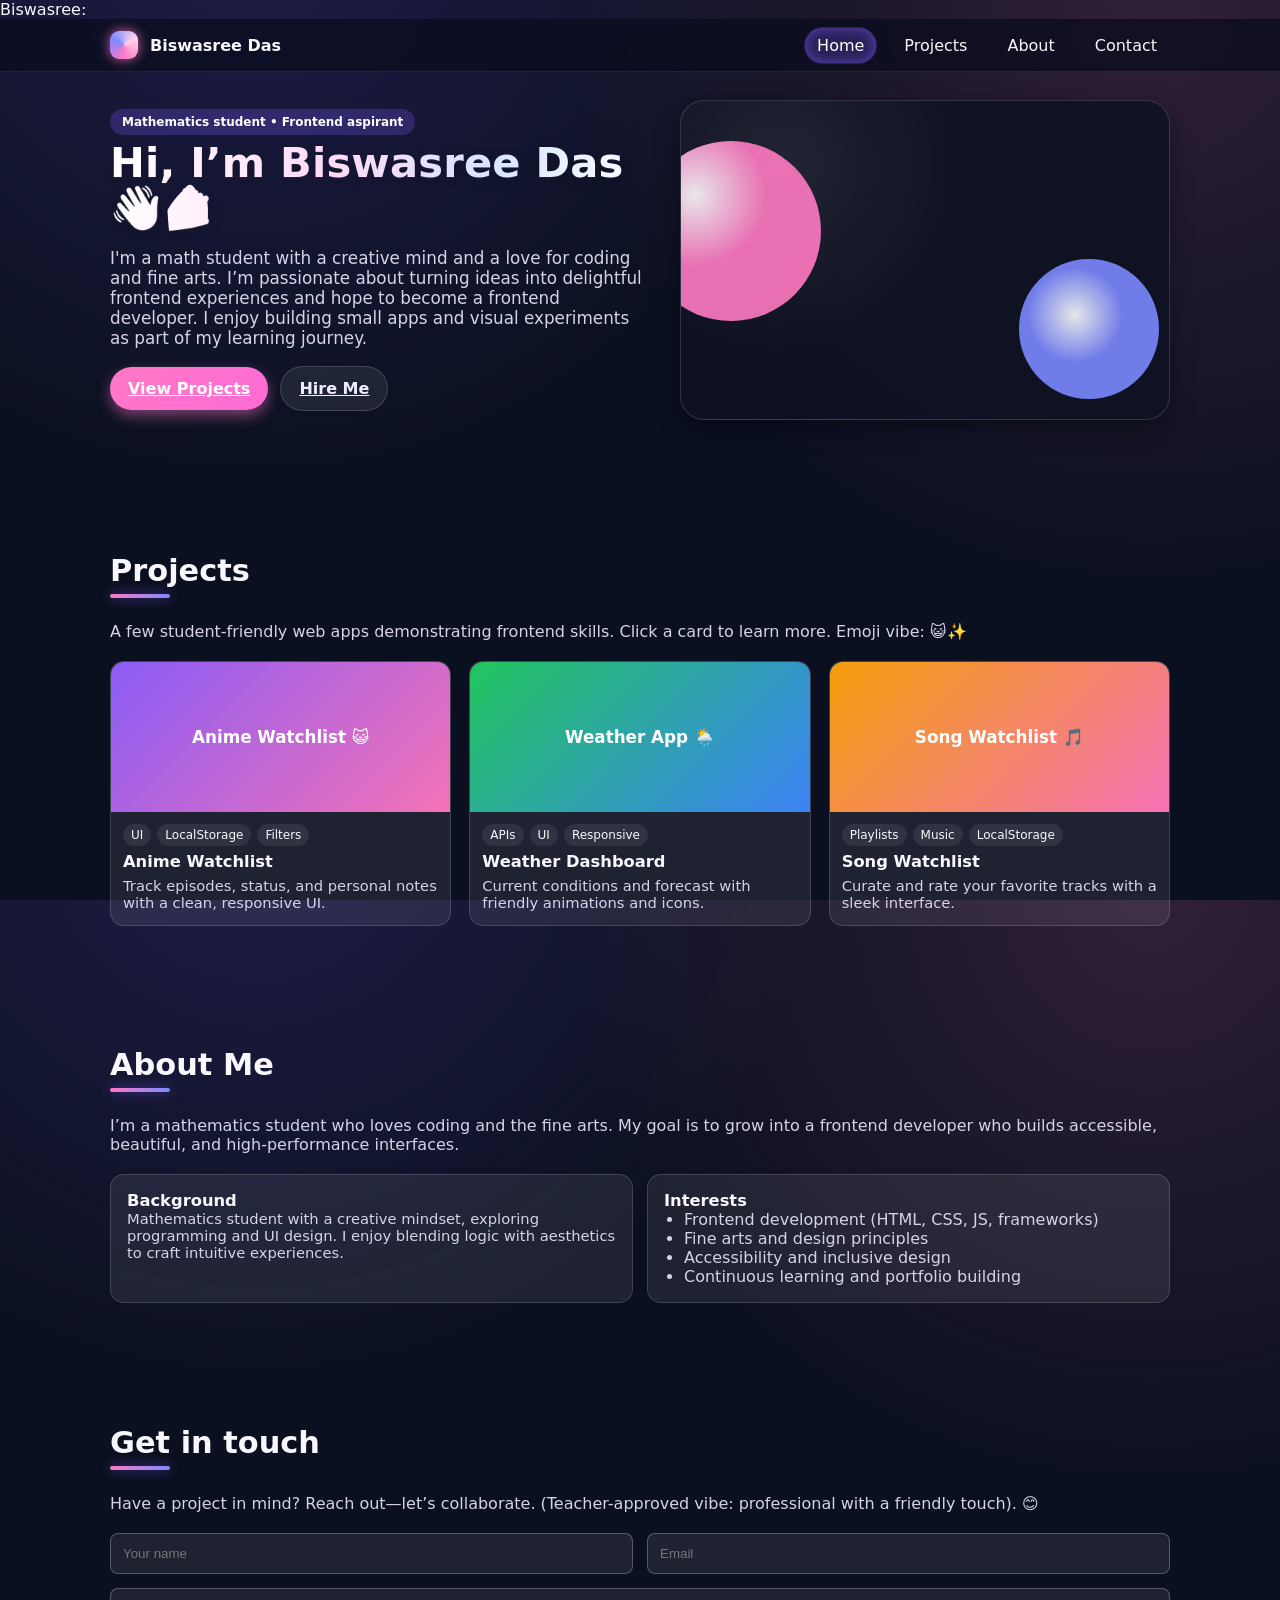
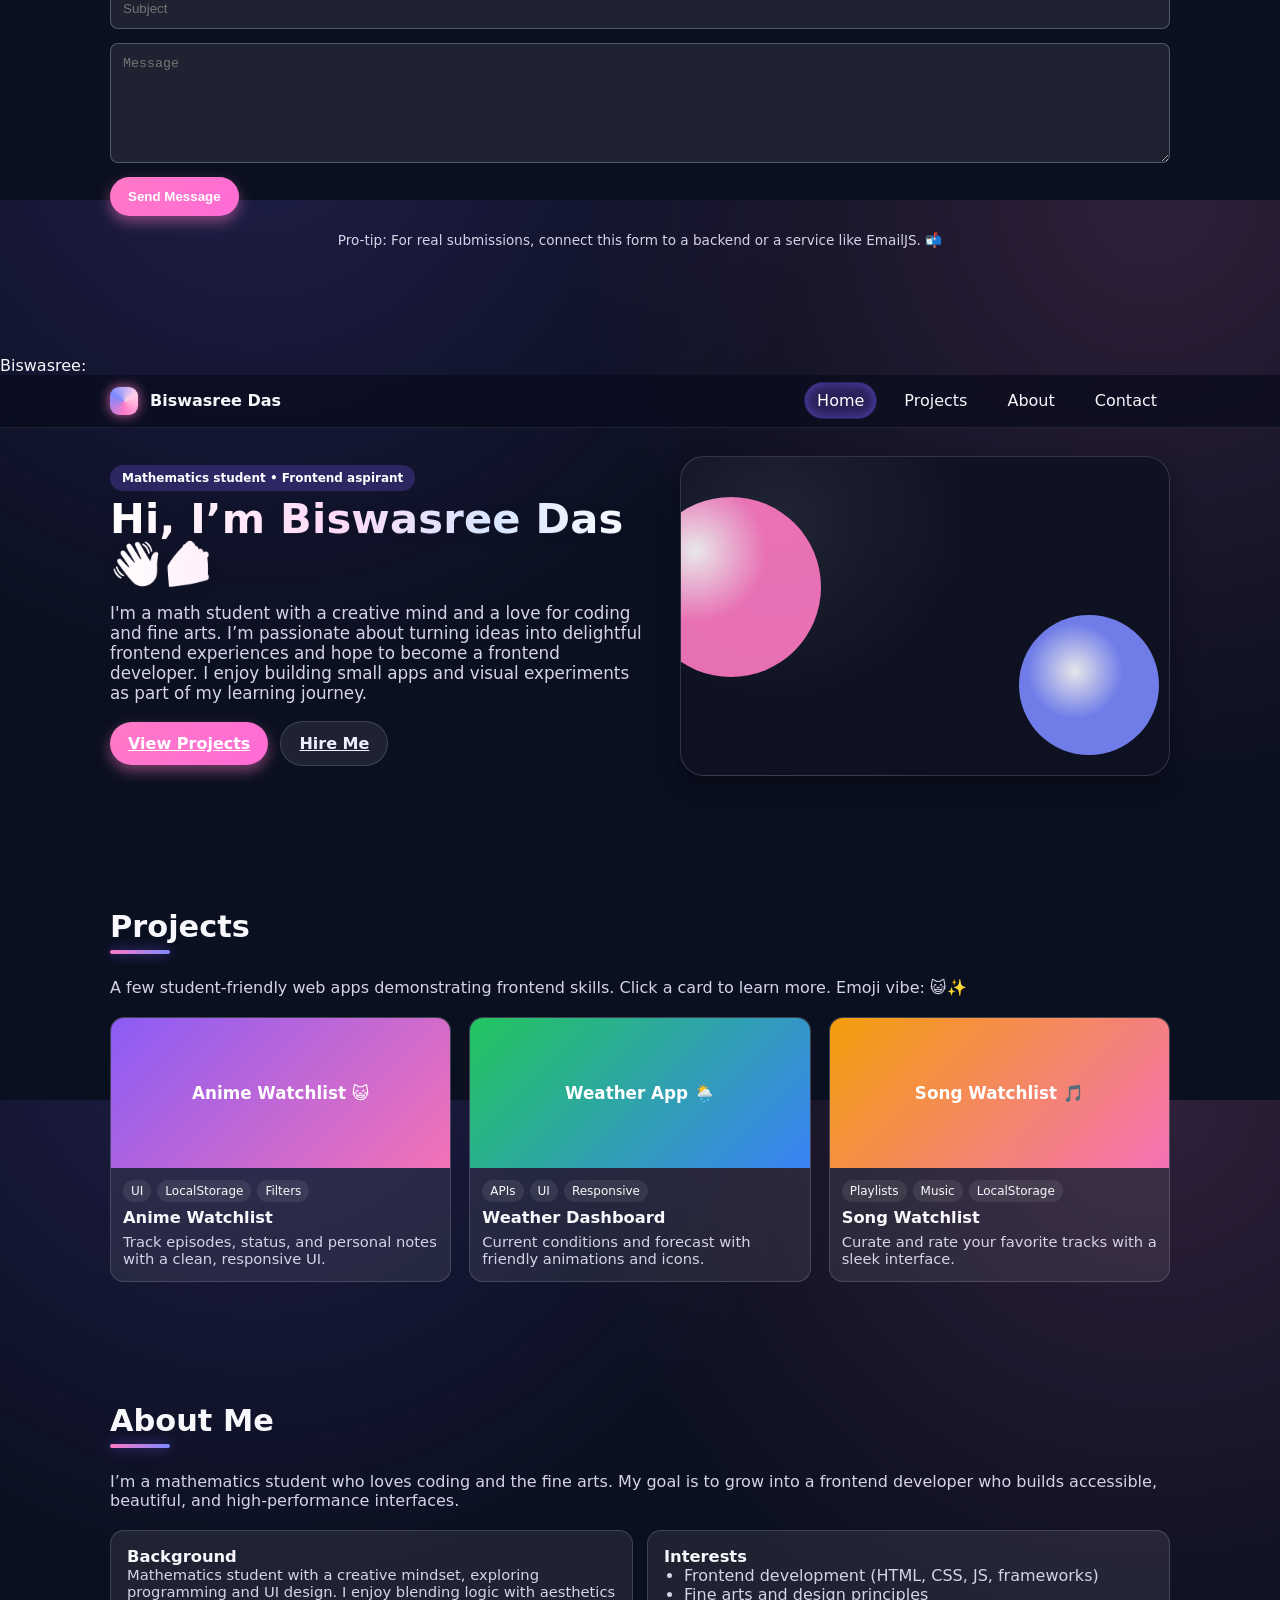
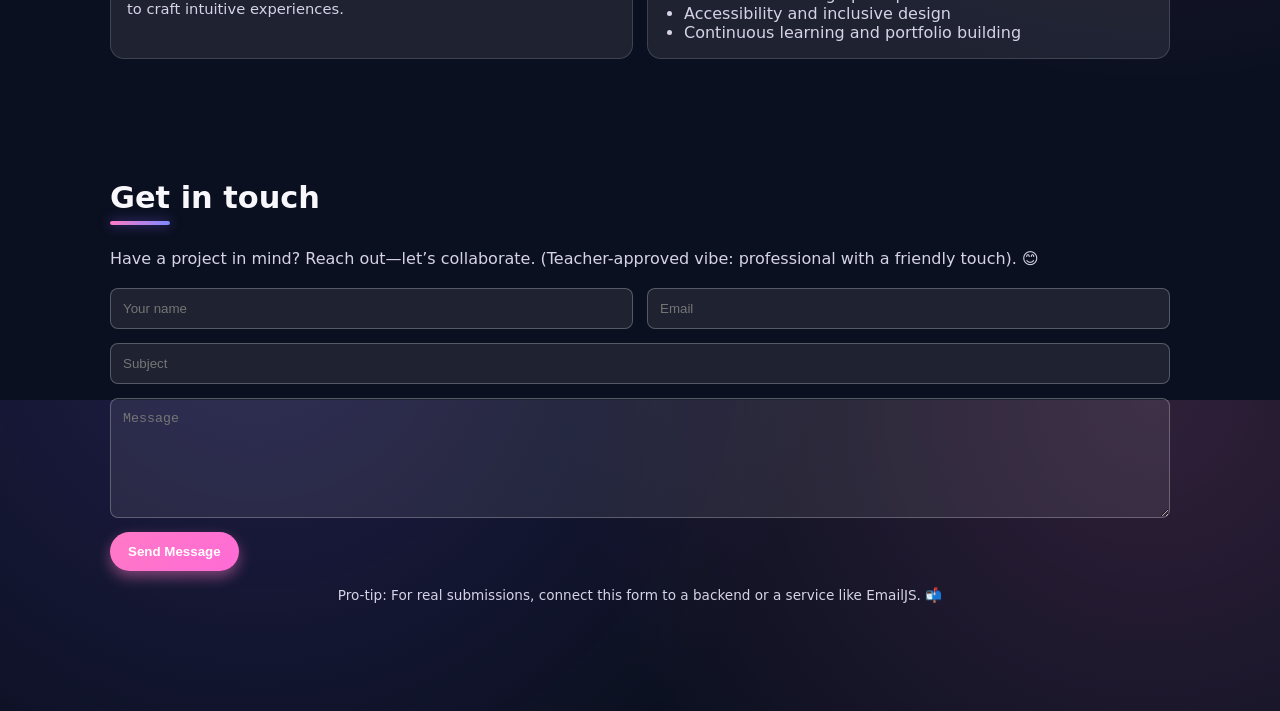
==== Index.html @ c27544bc "Index.html" ====
Biswasree:
<!DOCTYPE html>
<html lang="en">
<head>
  <meta charset="utf-8" />
  <meta name="viewport" content="width=device-width, initial-scale=1" />
  <title>Biswasree Das - Frontend Aspirant</title>
  <meta name="description" content="Biswasree Das — Mathematics student exploring frontend development, with projects in Anime Watchlist, Weather, and Song Watchlist. Soft, dark, cute theme." />
  <style>
    :root{
      /* Soft-deminish dark, with gentle accents */
      --bg: #0b1020;              /* dark background */
      --bg-soft: #12172a;
      --card: rgba(255,255,255,0.08);
      --card-2: rgba(255,255,255,0.14);
      --text: #f8f7fb;
      --muted: #d6d3e8;
      --accent: #ff79c6;           /* pastel pink for a girly vibe */
      --accent-2: #7c8aff;          /* soft blue-violet */
      --shine: rgba(255, 255, 255, 0.25);
      --shadow: 0 8px 24px rgba(0,0,0,.38);
      --radius: 14px;
    }
    * {box-sizing: border-box}
    html, body { height: 100%; margin:0; padding:0; font-family: Inter, ui-sans-serif, system-ui; background: radial-gradient(circle at 20% -10%, rgba(124,92,255,.18), transparent 40%), radial-gradient(circle at 90% 0%, rgba(255,121,198,.15), transparent 40%), var(--bg); color: var(--text); scroll-behavior: smooth; }

    /* Sticky, soft header with subtle glow */
    header {
      position: sticky; top:0; z-index: 1000;
      background: rgba(10,12,28,.75);
      backdrop-filter: saturate(1.2) blur(6px);
      border-bottom: 1px solid rgba(255,255,255,.08);
    }
    .nav {
      max-width: 1100px; margin:0 auto; padding: 12px 20px;
      display:flex; align-items:center; justify-content:space-between;
    }
    .brand {
      display:flex; align-items:center; gap:12px; text-decoration:none; color:var(--text);
    }
    .brand-logo {
      width: 28px; height: 28px; border-radius: 9px;
      background: conic-gradient(from 180deg at 50% 50%, var(--accent), var(--accent-2), #ffd1e9, var(--accent));
      box-shadow: 0 0 12px rgba(255, 121, 198, .8);
    }
    nav ul { list-style:none; display:flex; gap:14px; padding:0; margin:0; }
    nav a { color:var(--text); text-decoration:none; padding:8px 12px; border-radius:999px; transition:.25s; border:1px solid transparent; }
    nav a:hover { background: rgba(255,255,255,.08); border-color: rgba(255,255,255,.15); }
    nav a.active { background: rgba(124,92,255,.25); color:white; box-shadow: inset 0 0 12px rgba(124,92,255,.6); }

    /* Hero with soft glow title */
    .hero {
      max-width: 1100px; margin: 28px auto 60px; padding: 0 20px;
      display: grid; grid-template-columns: 1.05fr .95fr; gap: 28px; align-items: center;
    }
    .hero-title {
      font-size: 2.6rem; line-height: 1.08; margin: 6px 0 12px;
      letter-spacing: .2px;
      position: relative;
      /* shine effect on heading letters */
      background: linear-gradient(92deg, #fff, #ffd9f6 40%, #d6e4ff 70%, #fff);
      -webkit-background-clip: text;
      background-clip: text;
      color: transparent;
      text-shadow: 0 1px 0 rgba(255,255,255,.05);
      filter: drop-shadow(0 2px 6px rgba(0,0,0,.15));
    }
    .shine-animate {
      animation: shine 3s ease-in-out infinite;
    }
    @keyframes shine {
      0% { text-shadow: 0 0 6px rgba(255,255,255,.6); }
      50% { text-shadow: 0 0 18px rgba(255,255,255,.9); }
      100% { text-shadow: 0 0 6px rgba(255,255,255,.6); }
    }
    .hero p { color: var(--muted); font-size: 1.05rem; margin-bottom: 18px; }

    .cta-row { display:flex; gap:12px; flex-wrap: wrap; align-items: center; }
    .btn {
      padding: 12px 18px; border-radius: 999px; border: none; cursor: pointer; font-weight: 600;
      background: linear-gradient(135deg, var(--accent), #ff6bd6); color:white;
      box-shadow: 0 6px 14px rgba(255,121,198,.45);
    }
    .btn.secondary {
      background: rgba(255,255,255,.08); color:#f0eefe;
      border: 1px solid rgba(255,255,255,.15);
      box-shadow: none;
    }

.hero-visual {
      position: relative; height: 320px; border-radius: 24px; overflow: hidden;
      background: radial-gradient(circle at 20% 20%, rgba(255,255,255,.08), transparent 40%), rgba(15,18,34,.9);
      border: 1px solid rgba(255,255,255,.15);
      box-shadow: var(--shadow);
    }
    .orb {
      position: absolute; width: 180px; height: 180px; border-radius: 50%;
      filter: blur(0.5px);
      opacity: .9;
    }
    .orb.o1 { left: -40px; top: 40px;
      background: radial-gradient(circle at 30% 30%, #fff, transparent 40%), #ff7ac3;
      animation: float 6s ease-in-out infinite;
    }
    .orb.o2 { right: 10px; bottom: 20px;
      width: 140px; height: 140px;
      background: radial-gradient(circle at 40% 40%, #fff, transparent 40%), #7c8aff;
      animation: float 7s ease-in-out infinite reverse;
    }
    @keyframes float {
      0% { transform: translateY(0) translateX(0); opacity:.9 }
      50% { transform: translateY(-14px) translateX(6px); opacity:1 }
      100% { transform: translateY(0) translateX(0); opacity:.9 }
    }

    main { max-width: 1100px; margin: 0 auto; padding: 0 20px 60px; }

    section { padding: 48px 0; }
    .section-title { font-size: 1.9rem; margin-bottom: 8px; position: relative; display: inline-block; }
    .section-title:after {
      content: ""; display: block; width: 60px; height: 4px; background: linear-gradient(90deg, var(--accent), var(--accent-2));
      border-radius: 4px; margin-top: 6px;
      box-shadow: 0 0 12px rgba(124,92,255,.6);
    }
    .section-sub { color: var(--muted); margin-bottom: 20px; }

    /* Projects grid */
    .projects { display: grid; grid-template-columns: repeat(auto-fill, minmax(260px, 1fr)); gap: 18px; }
    .card {
      background: var(--card);
      border-radius: var(--radius);
      border: 1px solid rgba(255,255,255,.15);
      overflow: hidden; display:flex; flex-direction:column;
      transition: transform .2s ease, box-shadow .2s ease;
    }
    .card:hover { transform: translateY(-4px); box-shadow: 0 12px 22px rgba(0,0,0,.25); }
    .card-thumb { height: 150px; display:flex; align-items:center; justify-content:center; color:#fff; font-weight:700; font-size:1.05rem; }
    .card-body { padding: 12px 12px 14px; display:flex; flex-direction:column; gap:6px; }
    .tag-row { display:flex; gap:6px; flex-wrap:wrap; }
    .tag { font-size:12px; padding:4px 8px; border-radius:999px; background: rgba(255,255,255,.08); }
    .card h3 { margin:0; font-size:1.02rem; }
    .card p { color: var(--muted); font-size: .92rem; margin:0; }

    /* Modal for project details */
    .modal { position: fixed; inset: 0; display:none; align-items: center; justify-content: center; background: rgba(0,0,0,.6); padding: 20px; }
    .modal.active { display:flex; }
    .modal-content { width: min(720px, 92vw); max-height: 80vh; overflow:auto;
      background: #0b1220; border-radius: 14px; padding: 14px 16px 18px;
      border: 1px solid rgba(255,255,255,.15); box-shadow: 0 20px 40px rgba(0,0,0,.4);
    }
    .modal-header { display:flex; justify-content: space-between; align-items: center; padding-bottom: 8px; border-bottom: 1px solid rgba(255,255,255,.12); }
    .close { background: transparent; border: none; color: var(--text); font-size: 1.4rem; cursor: pointer; }

    .grid-2 { display:grid; grid-template-columns: 1fr 1fr; gap:14px; }
    @media (max-width: 860px) {
      .hero { grid-template-columns: 1fr; text-align: left; }
      .grid-2 { grid-template-columns: 1fr; }
    }

    /* About and Contact sections */
    .biography { display:flex; flex-direction:column; gap:12px; }
    ul { margin:0; padding-left:20px; color: var(--muted); }

    /* Cute, accessible form styling */
    input, textarea {
      width:100%; padding:12px; border-radius:8px;
      border:1px solid rgba(255,255,255,.25);
      background: rgba(255,255,255,.08); color: var(--text);
    }
    textarea { resize: vertical; min-height: 120px; }

    .footer-note { text-align:center; color:var(--muted); font-size: .85rem; margin-top: 20px; }
  </style>
</head>
<body>

<header>
  <div class="nav">
    <a class="brand" href="#">
      <span class="brand-logo" aria-label="logo"></span>
      <span><strong>Biswasree Das</strong></span>
    </a>
    <nav aria-label="Main">
      <ul>
        <li><a href="#home" class="active" aria-current="page">Home</a></li>
        <li><a href="#projects">Projects</a></li>
        <li><a href="#about">About</a></li>
        <li><a href="#contact">Contact</a></li>
      </ul>
    </nav>
  </div>
</header>

<section id="home" class="hero" aria-label="Intro">
  <div>
    <span style="display:inline-block; padding:6px 12px; border-radius:999px; background: rgba(124,92,255,.25); color:white; font-weight:700; font-size:12px;">
      Mathematics student • Frontend aspirant
    </span>
    <h1 class="hero-title shine-animate">Hi, I’m Biswasree Das 👋🍰</h1>
    <p>I'm a math student with a creative mind and a love for coding and fine arts. I’m passionate about turning ideas into delightful frontend experiences and hope to become a frontend developer. I enjoy building small apps and visual experiments as part of my learning journey.</p>
    <div class="cta-row">
      <a href="#projects" class="btn">View Projects</a>
      <a href="#contact" class="btn secondary">Hire Me</a>
    </div>
  </div>

  <div class="hero-visual" aria-label="Decorative visuals">
    <div class="orb o1"></div>
    <div class="orb o2"></div>
  </div>
</section>

<main>
  <section id="projects" aria-label="Projects">
    <h2 class="section-title">Projects</h2>
    <p class="section-sub">A few student-friendly web apps demonstrating frontend skills. Click a card to learn more. Emoji vibe: 😺✨</p>

    <div class="projects" id="projects-grid">
      <!-- Anime Watchlist -->
      <article class="card" tabindex="0" data-title="Anime Watchlist" data-desc="A lightweight track-list for anime series with status, ratings, and notes." data-tech="HTML • CSS • JS" data-link="#">
        <div class="card-thumb" style="background: linear-gradient(135deg,#8b5cf6,#f472b6);">
          <span>Anime Watchlist 😺</span>
        </div>
        <div class="card-body">
          <div class="tag-row">
            <span class="tag">UI</span><span class="tag">LocalStorage</span><span class="tag">Filters</span>
          </div>
          <h3>Anime Watchlist</h3>
          <p>Track episodes, status, and personal notes with a clean, responsive UI.</p>
        </div>
      </article>

      <!-- Weather App -->
      <article class="card" tabindex="0" data-title="Weather App" data-desc="A responsive weather dashboard showing current conditions and a 5-day forecast." data-tech="HTML • CSS • JS" data-link="#">
        <div class="card-thumb" style="background: linear-gradient(135deg,#22c55e,#3b82f6);">
          <span>Weather App 🌦️</span>
        </div>
        <div class="card-body">
          <div class="tag-row">
            <span class="tag">APIs</span><span class="tag">UI</span><span class="tag">Responsive</span>
          </div>
          <h3>Weather Dashboard</h3>
          <p>Current conditions and forecast with friendly animations and icons.</p>
        </div>
      </article>

      <!-- Song Watchlist -->
      <article class="card" tabindex="0" data-title="Song Watchlist" data-desc="Track favorite songs, artists, and personal playlists." data-tech="HTML • CSS • JS" data-link="#">
        <div class="card-thumb" style="background: linear-gradient(135deg,#f59e0b,#f472b6);">
          <span>Song Watchlist 🎵</span>
        </div>
        <div class="card-body">
          <div class="tag-row">
            <span class="tag">Playlists</span><span class="tag">Music</span><span class="tag">LocalStorage</span>
          </div>
          <h3>Song Watchlist</h3>
          <p>Curate and rate your favorite tracks with a sleek interface.</p>
        </div>
      </article>
    </div>
  </section>

<section id="about" aria-label="About">
    <h2 class="section-title">About Me</h2>
    <p class="section-sub">I’m a mathematics student who loves coding and the fine arts. My goal is to grow into a frontend developer who builds accessible, beautiful, and high-performance interfaces.</p>

    <div class="grid-2">
      <div class="card" style="padding:16px;">
        <h3>Background</h3>
        <p>Mathematics student with a creative mindset, exploring programming and UI design. I enjoy blending logic with aesthetics to craft intuitive experiences.</p>
      </div>
      <div class="card" style="padding:16px;">
        <h3>Interests</h3>
        <ul>
          <li>Frontend development (HTML, CSS, JS, frameworks)</li>
          <li>Fine arts and design principles</li>
          <li>Accessibility and inclusive design</li>
          <li>Continuous learning and portfolio building</li>
        </ul>
      </div>
    </div>
  </section>

  <section id="contact" aria-label="Contact">
    <h2 class="section-title">Get in touch</h2>
    <p class="section-sub">Have a project in mind? Reach out—let’s collaborate. (Teacher-approved vibe: professional with a friendly touch). 😊</p>

    <form id="contact-form" class="grid-2" style="gap:14px; display:grid;" autocomplete="on" onsubmit="return false;">
      <input type="text" placeholder="Your name" required style="padding:12px; border-radius:8px; border:1px solid rgba(255,255,255,.25); background: rgba(255,255,255,.08);">
      <input type="email" placeholder="Email" required style="padding:12px; border-radius:8px; border:1px solid rgba(255,255,255,.25); background: rgba(255,255,255,.08);">
      <input type="text" placeholder="Subject" required style="grid-column: 1 / -1; padding:12px; border-radius:8px; border:1px solid rgba(255,255,255,.25); background: rgba(255,255,255,.08);">
      <textarea placeholder="Message" rows="4" required style="grid-column: 1 / -1; padding:12px; border-radius:8px; border:1px solid rgba(255,255,255,.25); background: rgba(255,255,255,.08);"></textarea>
      <button class="btn" style="grid-column: 1 / -1; justify-self: start;" onclick="submitMock()">Send Message</button>
    </form>

    <div class="footer-note" aria-live="polite" style="margin-top:8px;">
      Pro-tip: For real submissions, connect this form to a backend or a service like EmailJS. 📬
    </div>
  </section>
</main>

<!-- Project modal -->
<div id="modal" class="modal" aria-hidden="true" role="dialog" aria-label="Project details">
  <div class="modal-content">
    <div class="modal-header">
      <h4 id="modal-title">Project Title</h4>
      <button class="close" onclick="closeModal()">×</button>
    </div>
    <div id="modal-body" style="padding-top:8px;">
      <p id="modal-desc">Project description goes here.</p>
      <p><strong>Tech:</strong> <span id="modal-tech"></span></p>
      <p><a id="modal-link" href="#" target="_blank" rel="noopener">Live Demo / Repo</a></p>
    </div>
  </div>
</div>

<script>
  // Active nav on scroll (simple)
  const sections = ["home","projects","about","contact"];
  const navLinks = Array.from(document.querySelectorAll('nav a'));
  function setActive(){
    const fromTop = window.scrollY + 120;
    sections.forEach(id => {
      const section = document.getElementById(id);
      if(!section) return;
      const top = section.offsetTop;
      const height = section.offsetHeight;
      const active = fromTop >= top && fromTop < top + height;
      navLinks.forEach(a => {
        if (a.getAttribute('href') === '#' + id) {
          a.classList.toggle('active', active);
        }
      });
    });
  }
  window.addEventListener('scroll', setActive);
  setActive();

  // Modal logic
  const modal = document.getElementById('modal');
  function openModal(title, desc, tech, link){

document.getElementById('modal-title').textContent = title;
    document.getElementById('modal-desc').textContent = desc;
    document.getElementById('modal-tech').textContent = tech;
    const l = document.getElementById('modal-link');
    l.textContent = link ? 'Live Demo / Repo' : 'Learn more';
    l.href = link || '#';
    modal.classList.add('active');
    modal.setAttribute('aria-hidden','false');
  }
  function closeModal(){
    modal.classList.remove('active');
    modal.setAttribute('aria-hidden','true');
  }
  // Attach click handlers to cards
  document.querySelectorAll('.card').forEach(card => {
    const title = card.dataset.title;
    const desc = card.dataset.desc;
    const tech = card.dataset.tech;
    const link = card.dataset.link;
    const open = () => openModal(title, desc, tech, link);
    card.addEventListener('click', open);
    card.addEventListener('keypress', (e) => {
      if (e.key === 'Enter' || e.key === ' ') open();
    });
  });
  document.addEventListener('keydown', (e) => { if(e.key === 'Escape') closeModal(); });

  // Mock submit
  function submitMock(){
    alert('Thanks! This is a mock submission. You can contact me through the form.');
  }
</script>

</body>
        </html>Biswasree:
<!DOCTYPE html>
<html lang="en">
<head>
  <meta charset="utf-8" />
  <meta name="viewport" content="width=device-width, initial-scale=1" />
  <title>Biswasree Das - Frontend Aspirant</title>
  <meta name="description" content="Biswasree Das — Mathematics student exploring frontend development, with projects in Anime Watchlist, Weather, and Song Watchlist. Soft, dark, cute theme." />
  <style>
    :root{
      /* Soft-deminish dark, with gentle accents */
      --bg: #0b1020;              /* dark background */
      --bg-soft: #12172a;
      --card: rgba(255,255,255,0.08);
      --card-2: rgba(255,255,255,0.14);
      --text: #f8f7fb;
      --muted: #d6d3e8;
      --accent: #ff79c6;           /* pastel pink for a girly vibe */
      --accent-2: #7c8aff;          /* soft blue-violet */
      --shine: rgba(255, 255, 255, 0.25);
      --shadow: 0 8px 24px rgba(0,0,0,.38);
      --radius: 14px;
    }
    * {box-sizing: border-box}
    html, body { height: 100%; margin:0; padding:0; font-family: Inter, ui-sans-serif, system-ui; background: radial-gradient(circle at 20% -10%, rgba(124,92,255,.18), transparent 40%), radial-gradient(circle at 90% 0%, rgba(255,121,198,.15), transparent 40%), var(--bg); color: var(--text); scroll-behavior: smooth; }

    /* Sticky, soft header with subtle glow */
    header {
      position: sticky; top:0; z-index: 1000;
      background: rgba(10,12,28,.75);
      backdrop-filter: saturate(1.2) blur(6px);
      border-bottom: 1px solid rgba(255,255,255,.08);
    }
    .nav {
      max-width: 1100px; margin:0 auto; padding: 12px 20px;
      display:flex; align-items:center; justify-content:space-between;
    }
    .brand {
      display:flex; align-items:center; gap:12px; text-decoration:none; color:var(--text);
    }
    .brand-logo {
      width: 28px; height: 28px; border-radius: 9px;
      background: conic-gradient(from 180deg at 50% 50%, var(--accent), var(--accent-2), #ffd1e9, var(--accent));
      box-shadow: 0 0 12px rgba(255, 121, 198, .8);
    }
    nav ul { list-style:none; display:flex; gap:14px; padding:0; margin:0; }
    nav a { color:var(--text); text-decoration:none; padding:8px 12px; border-radius:999px; transition:.25s; border:1px solid transparent; }
    nav a:hover { background: rgba(255,255,255,.08); border-color: rgba(255,255,255,.15); }
    nav a.active { background: rgba(124,92,255,.25); color:white; box-shadow: inset 0 0 12px rgba(124,92,255,.6); }

    /* Hero with soft glow title */
    .hero {
      max-width: 1100px; margin: 28px auto 60px; padding: 0 20px;
      display: grid; grid-template-columns: 1.05fr .95fr; gap: 28px; align-items: center;
    }
    .hero-title {
      font-size: 2.6rem; line-height: 1.08; margin: 6px 0 12px;
      letter-spacing: .2px;
      position: relative;
      /* shine effect on heading letters */
      background: linear-gradient(92deg, #fff, #ffd9f6 40%, #d6e4ff 70%, #fff);
      -webkit-background-clip: text;
      background-clip: text;
      color: transparent;
      text-shadow: 0 1px 0 rgba(255,255,255,.05);
      filter: drop-shadow(0 2px 6px rgba(0,0,0,.15));
    }
    .shine-animate {
      animation: shine 3s ease-in-out infinite;
    }
    @keyframes shine {
      0% { text-shadow: 0 0 6px rgba(255,255,255,.6); }
      50% { text-shadow: 0 0 18px rgba(255,255,255,.9); }
      100% { text-shadow: 0 0 6px rgba(255,255,255,.6); }
    }
    .hero p { color: var(--muted); font-size: 1.05rem; margin-bottom: 18px; }

    .cta-row { display:flex; gap:12px; flex-wrap: wrap; align-items: center; }
    .btn {
      padding: 12px 18px; border-radius: 999px; border: none; cursor: pointer; font-weight: 600;
      background: linear-gradient(135deg, var(--accent), #ff6bd6); color:white;
      box-shadow: 0 6px 14px rgba(255,121,198,.45);
    }
    .btn.secondary {
      background: rgba(255,255,255,.08); color:#f0eefe;
      border: 1px solid rgba(255,255,255,.15);
      box-shadow: none;
    }

.hero-visual {
      position: relative; height: 320px; border-radius: 24px; overflow: hidden;
      background: radial-gradient(circle at 20% 20%, rgba(255,255,255,.08), transparent 40%), rgba(15,18,34,.9);
      border: 1px solid rgba(255,255,255,.15);
      box-shadow: var(--shadow);
    }
    .orb {
      position: absolute; width: 180px; height: 180px; border-radius: 50%;
      filter: blur(0.5px);
      opacity: .9;
    }
    .orb.o1 { left: -40px; top: 40px;
      background: radial-gradient(circle at 30% 30%, #fff, transparent 40%), #ff7ac3;
      animation: float 6s ease-in-out infinite;
    }
    .orb.o2 { right: 10px; bottom: 20px;
      width: 140px; height: 140px;
      background: radial-gradient(circle at 40% 40%, #fff, transparent 40%), #7c8aff;
      animation: float 7s ease-in-out infinite reverse;
    }
    @keyframes float {
      0% { transform: translateY(0) translateX(0); opacity:.9 }
      50% { transform: translateY(-14px) translateX(6px); opacity:1 }
      100% { transform: translateY(0) translateX(0); opacity:.9 }
    }

    main { max-width: 1100px; margin: 0 auto; padding: 0 20px 60px; }

    section { padding: 48px 0; }
    .section-title { font-size: 1.9rem; margin-bottom: 8px; position: relative; display: inline-block; }
    .section-title:after {
      content: ""; display: block; width: 60px; height: 4px; background: linear-gradient(90deg, var(--accent), var(--accent-2));
      border-radius: 4px; margin-top: 6px;
      box-shadow: 0 0 12px rgba(124,92,255,.6);
    }
    .section-sub { color: var(--muted); margin-bottom: 20px; }

    /* Projects grid */
    .projects { display: grid; grid-template-columns: repeat(auto-fill, minmax(260px, 1fr)); gap: 18px; }
    .card {
      background: var(--card);
      border-radius: var(--radius);
      border: 1px solid rgba(255,255,255,.15);
      overflow: hidden; display:flex; flex-direction:column;
      transition: transform .2s ease, box-shadow .2s ease;
    }
    .card:hover { transform: translateY(-4px); box-shadow: 0 12px 22px rgba(0,0,0,.25); }
    .card-thumb { height: 150px; display:flex; align-items:center; justify-content:center; color:#fff; font-weight:700; font-size:1.05rem; }
    .card-body { padding: 12px 12px 14px; display:flex; flex-direction:column; gap:6px; }
    .tag-row { display:flex; gap:6px; flex-wrap:wrap; }
    .tag { font-size:12px; padding:4px 8px; border-radius:999px; background: rgba(255,255,255,.08); }
    .card h3 { margin:0; font-size:1.02rem; }
    .card p { color: var(--muted); font-size: .92rem; margin:0; }

    /* Modal for project details */
    .modal { position: fixed; inset: 0; display:none; align-items: center; justify-content: center; background: rgba(0,0,0,.6); padding: 20px; }
    .modal.active { display:flex; }
    .modal-content { width: min(720px, 92vw); max-height: 80vh; overflow:auto;
      background: #0b1220; border-radius: 14px; padding: 14px 16px 18px;
      border: 1px solid rgba(255,255,255,.15); box-shadow: 0 20px 40px rgba(0,0,0,.4);
    }
    .modal-header { display:flex; justify-content: space-between; align-items: center; padding-bottom: 8px; border-bottom: 1px solid rgba(255,255,255,.12); }
    .close { background: transparent; border: none; color: var(--text); font-size: 1.4rem; cursor: pointer; }

    .grid-2 { display:grid; grid-template-columns: 1fr 1fr; gap:14px; }
    @media (max-width: 860px) {
      .hero { grid-template-columns: 1fr; text-align: left; }
      .grid-2 { grid-template-columns: 1fr; }
    }

    /* About and Contact sections */
    .biography { display:flex; flex-direction:column; gap:12px; }
    ul { margin:0; padding-left:20px; color: var(--muted); }

    /* Cute, accessible form styling */
    input, textarea {
      width:100%; padding:12px; border-radius:8px;
      border:1px solid rgba(255,255,255,.25);
      background: rgba(255,255,255,.08); color: var(--text);
    }
    textarea { resize: vertical; min-height: 120px; }

    .footer-note { text-align:center; color:var(--muted); font-size: .85rem; margin-top: 20px; }
  </style>
</head>
<body>

<header>
  <div class="nav">
    <a class="brand" href="#">
      <span class="brand-logo" aria-label="logo"></span>
      <span><strong>Biswasree Das</strong></span>
    </a>
    <nav aria-label="Main">
      <ul>
        <li><a href="#home" class="active" aria-current="page">Home</a></li>
        <li><a href="#projects">Projects</a></li>
        <li><a href="#about">About</a></li>
        <li><a href="#contact">Contact</a></li>
      </ul>
    </nav>
  </div>
</header>

<section id="home" class="hero" aria-label="Intro">
  <div>
    <span style="display:inline-block; padding:6px 12px; border-radius:999px; background: rgba(124,92,255,.25); color:white; font-weight:700; font-size:12px;">
      Mathematics student • Frontend aspirant
    </span>
    <h1 class="hero-title shine-animate">Hi, I’m Biswasree Das 👋🍰</h1>
    <p>I'm a math student with a creative mind and a love for coding and fine arts. I’m passionate about turning ideas into delightful frontend experiences and hope to become a frontend developer. I enjoy building small apps and visual experiments as part of my learning journey.</p>
    <div class="cta-row">
      <a href="#projects" class="btn">View Projects</a>
      <a href="#contact" class="btn secondary">Hire Me</a>
    </div>
  </div>

  <div class="hero-visual" aria-label="Decorative visuals">
    <div class="orb o1"></div>
    <div class="orb o2"></div>
  </div>
</section>

<main>
  <section id="projects" aria-label="Projects">
    <h2 class="section-title">Projects</h2>
    <p class="section-sub">A few student-friendly web apps demonstrating frontend skills. Click a card to learn more. Emoji vibe: 😺✨</p>

    <div class="projects" id="projects-grid">
      <!-- Anime Watchlist -->
      <article class="card" tabindex="0" data-title="Anime Watchlist" data-desc="A lightweight track-list for anime series with status, ratings, and notes." data-tech="HTML • CSS • JS" data-link="#">
        <div class="card-thumb" style="background: linear-gradient(135deg,#8b5cf6,#f472b6);">
          <span>Anime Watchlist 😺</span>
        </div>
        <div class="card-body">
          <div class="tag-row">
            <span class="tag">UI</span><span class="tag">LocalStorage</span><span class="tag">Filters</span>
          </div>
          <h3>Anime Watchlist</h3>
          <p>Track episodes, status, and personal notes with a clean, responsive UI.</p>
        </div>
      </article>

      <!-- Weather App -->
      <article class="card" tabindex="0" data-title="Weather App" data-desc="A responsive weather dashboard showing current conditions and a 5-day forecast." data-tech="HTML • CSS • JS" data-link="#">
        <div class="card-thumb" style="background: linear-gradient(135deg,#22c55e,#3b82f6);">
          <span>Weather App 🌦️</span>
        </div>
        <div class="card-body">
          <div class="tag-row">
            <span class="tag">APIs</span><span class="tag">UI</span><span class="tag">Responsive</span>
          </div>
          <h3>Weather Dashboard</h3>
          <p>Current conditions and forecast with friendly animations and icons.</p>
        </div>
      </article>

      <!-- Song Watchlist -->
      <article class="card" tabindex="0" data-title="Song Watchlist" data-desc="Track favorite songs, artists, and personal playlists." data-tech="HTML • CSS • JS" data-link="#">
        <div class="card-thumb" style="background: linear-gradient(135deg,#f59e0b,#f472b6);">
          <span>Song Watchlist 🎵</span>
        </div>
        <div class="card-body">
          <div class="tag-row">
            <span class="tag">Playlists</span><span class="tag">Music</span><span class="tag">LocalStorage</span>
          </div>
          <h3>Song Watchlist</h3>
          <p>Curate and rate your favorite tracks with a sleek interface.</p>
        </div>
      </article>
    </div>
  </section>

<section id="about" aria-label="About">
    <h2 class="section-title">About Me</h2>
    <p class="section-sub">I’m a mathematics student who loves coding and the fine arts. My goal is to grow into a frontend developer who builds accessible, beautiful, and high-performance interfaces.</p>

    <div class="grid-2">
      <div class="card" style="padding:16px;">
        <h3>Background</h3>
        <p>Mathematics student with a creative mindset, exploring programming and UI design. I enjoy blending logic with aesthetics to craft intuitive experiences.</p>
      </div>
      <div class="card" style="padding:16px;">
        <h3>Interests</h3>
        <ul>
          <li>Frontend development (HTML, CSS, JS, frameworks)</li>
          <li>Fine arts and design principles</li>
          <li>Accessibility and inclusive design</li>
          <li>Continuous learning and portfolio building</li>
        </ul>
      </div>
    </div>
  </section>

  <section id="contact" aria-label="Contact">
    <h2 class="section-title">Get in touch</h2>
    <p class="section-sub">Have a project in mind? Reach out—let’s collaborate. (Teacher-approved vibe: professional with a friendly touch). 😊</p>

    <form id="contact-form" class="grid-2" style="gap:14px; display:grid;" autocomplete="on" onsubmit="return false;">
      <input type="text" placeholder="Your name" required style="padding:12px; border-radius:8px; border:1px solid rgba(255,255,255,.25); background: rgba(255,255,255,.08);">
      <input type="email" placeholder="Email" required style="padding:12px; border-radius:8px; border:1px solid rgba(255,255,255,.25); background: rgba(255,255,255,.08);">
      <input type="text" placeholder="Subject" required style="grid-column: 1 / -1; padding:12px; border-radius:8px; border:1px solid rgba(255,255,255,.25); background: rgba(255,255,255,.08);">
      <textarea placeholder="Message" rows="4" required style="grid-column: 1 / -1; padding:12px; border-radius:8px; border:1px solid rgba(255,255,255,.25); background: rgba(255,255,255,.08);"></textarea>
      <button class="btn" style="grid-column: 1 / -1; justify-self: start;" onclick="submitMock()">Send Message</button>
    </form>

    <div class="footer-note" aria-live="polite" style="margin-top:8px;">
      Pro-tip: For real submissions, connect this form to a backend or a service like EmailJS. 📬
    </div>
  </section>
</main>

<!-- Project modal -->
<div id="modal" class="modal" aria-hidden="true" role="dialog" aria-label="Project details">
  <div class="modal-content">
    <div class="modal-header">
      <h4 id="modal-title">Project Title</h4>
      <button class="close" onclick="closeModal()">×</button>
    </div>
    <div id="modal-body" style="padding-top:8px;">
      <p id="modal-desc">Project description goes here.</p>
      <p><strong>Tech:</strong> <span id="modal-tech"></span></p>
      <p><a id="modal-link" href="#" target="_blank" rel="noopener">Live Demo / Repo</a></p>
    </div>
  </div>
</div>

<script>
  // Active nav on scroll (simple)
  const sections = ["home","projects","about","contact"];
  const navLinks = Array.from(document.querySelectorAll('nav a'));
  function setActive(){
    const fromTop = window.scrollY + 120;
    sections.forEach(id => {
      const section = document.getElementById(id);
      if(!section) return;
      const top = section.offsetTop;
      const height = section.offsetHeight;
      const active = fromTop >= top && fromTop < top + height;
      navLinks.forEach(a => {
        if (a.getAttribute('href') === '#' + id) {
          a.classList.toggle('active', active);
        }
      });
    });
  }
  window.addEventListener('scroll', setActive);
  setActive();

  // Modal logic
  const modal = document.getElementById('modal');
  function openModal(title, desc, tech, link){

document.getElementById('modal-title').textContent = title;
    document.getElementById('modal-desc').textContent = desc;
    document.getElementById('modal-tech').textContent = tech;
    const l = document.getElementById('modal-link');
    l.textContent = link ? 'Live Demo / Repo' : 'Learn more';
    l.href = link || '#';
    modal.classList.add('active');
    modal.setAttribute('aria-hidden','false');
  }
  function closeModal(){
    modal.classList.remove('active');
    modal.setAttribute('aria-hidden','true');
  }
  // Attach click handlers to cards
  document.querySelectorAll('.card').forEach(card => {
    const title = card.dataset.title;
    const desc = card.dataset.desc;
    const tech = card.dataset.tech;
    const link = card.dataset.link;
    const open = () => openModal(title, desc, tech, link);
    card.addEventListener('click', open);
    card.addEventListener('keypress', (e) => {
      if (e.key === 'Enter' || e.key === ' ') open();
    });
  });
  document.addEventListener('keydown', (e) => { if(e.key === 'Escape') closeModal(); });

  // Mock submit
  function submitMock(){
    alert('Thanks! This is a mock submission. You can contact me through the form.');
  }
</script>

</body>
</html>
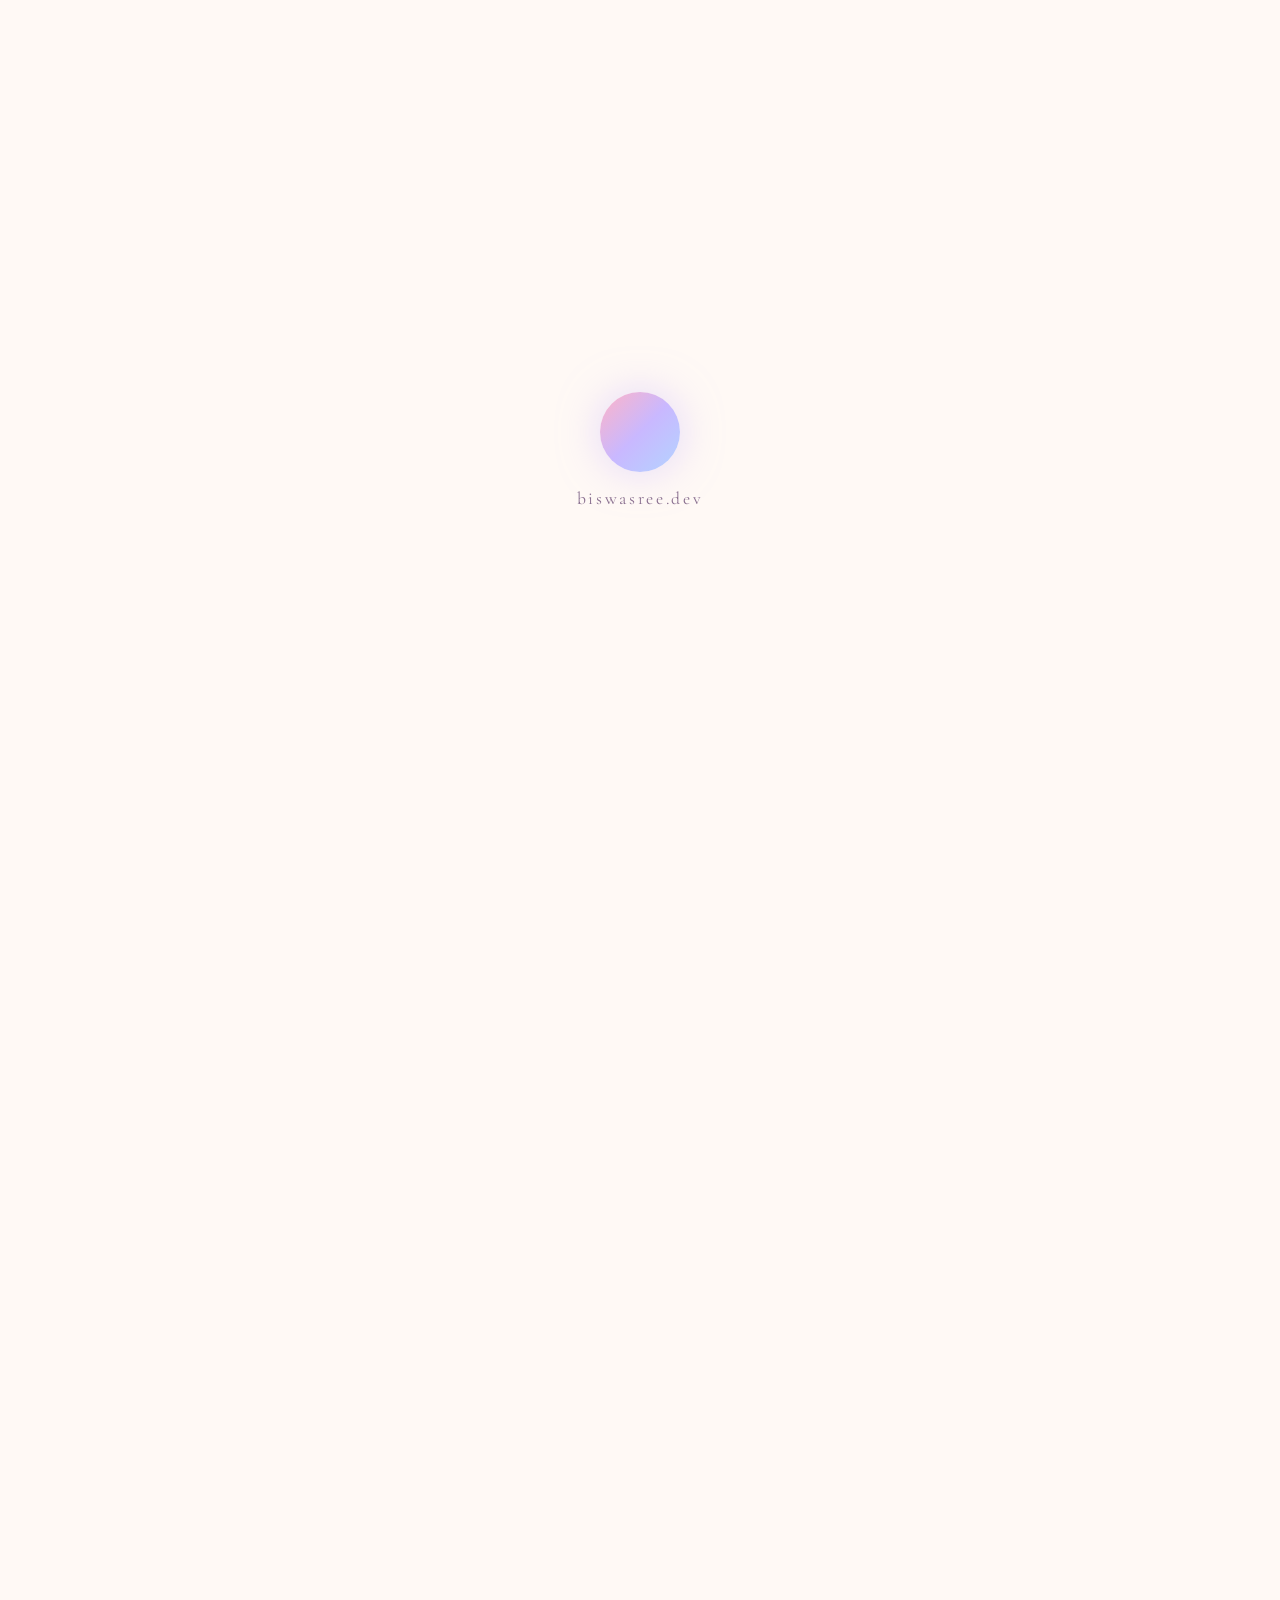
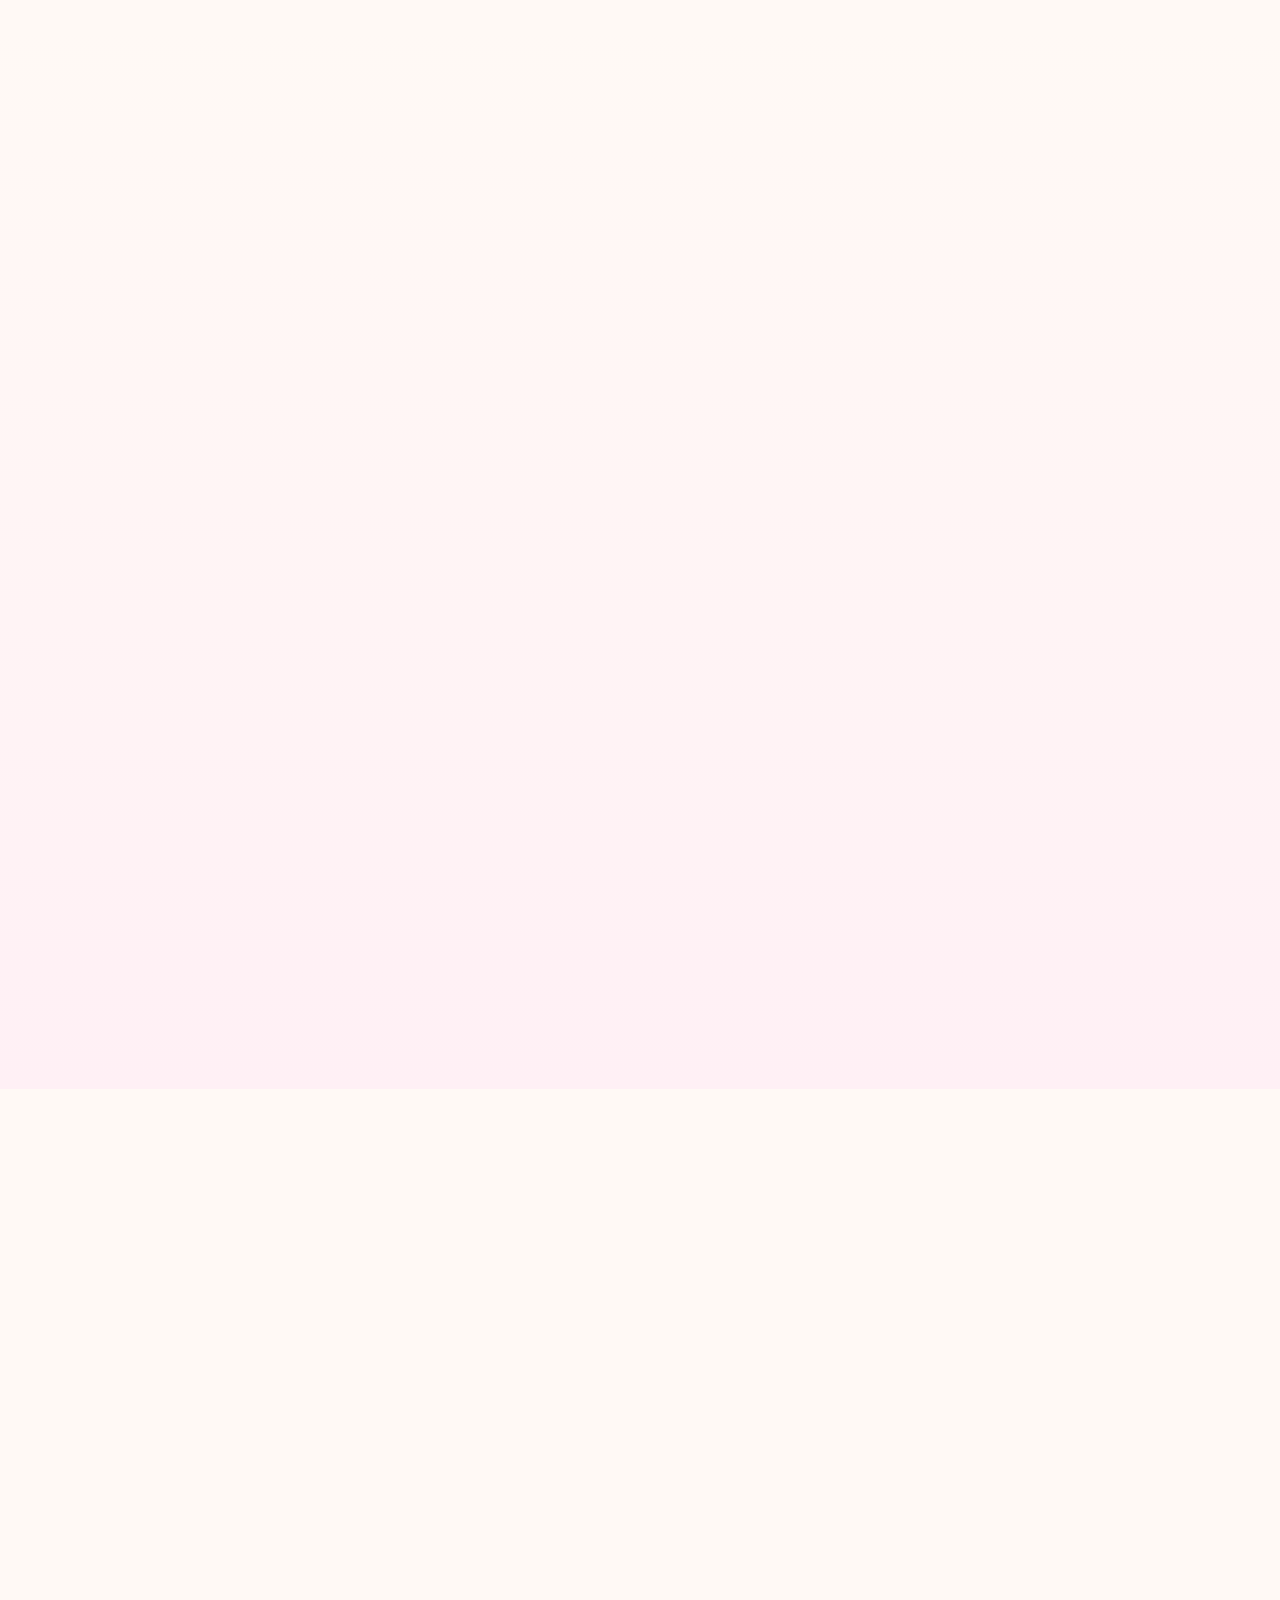
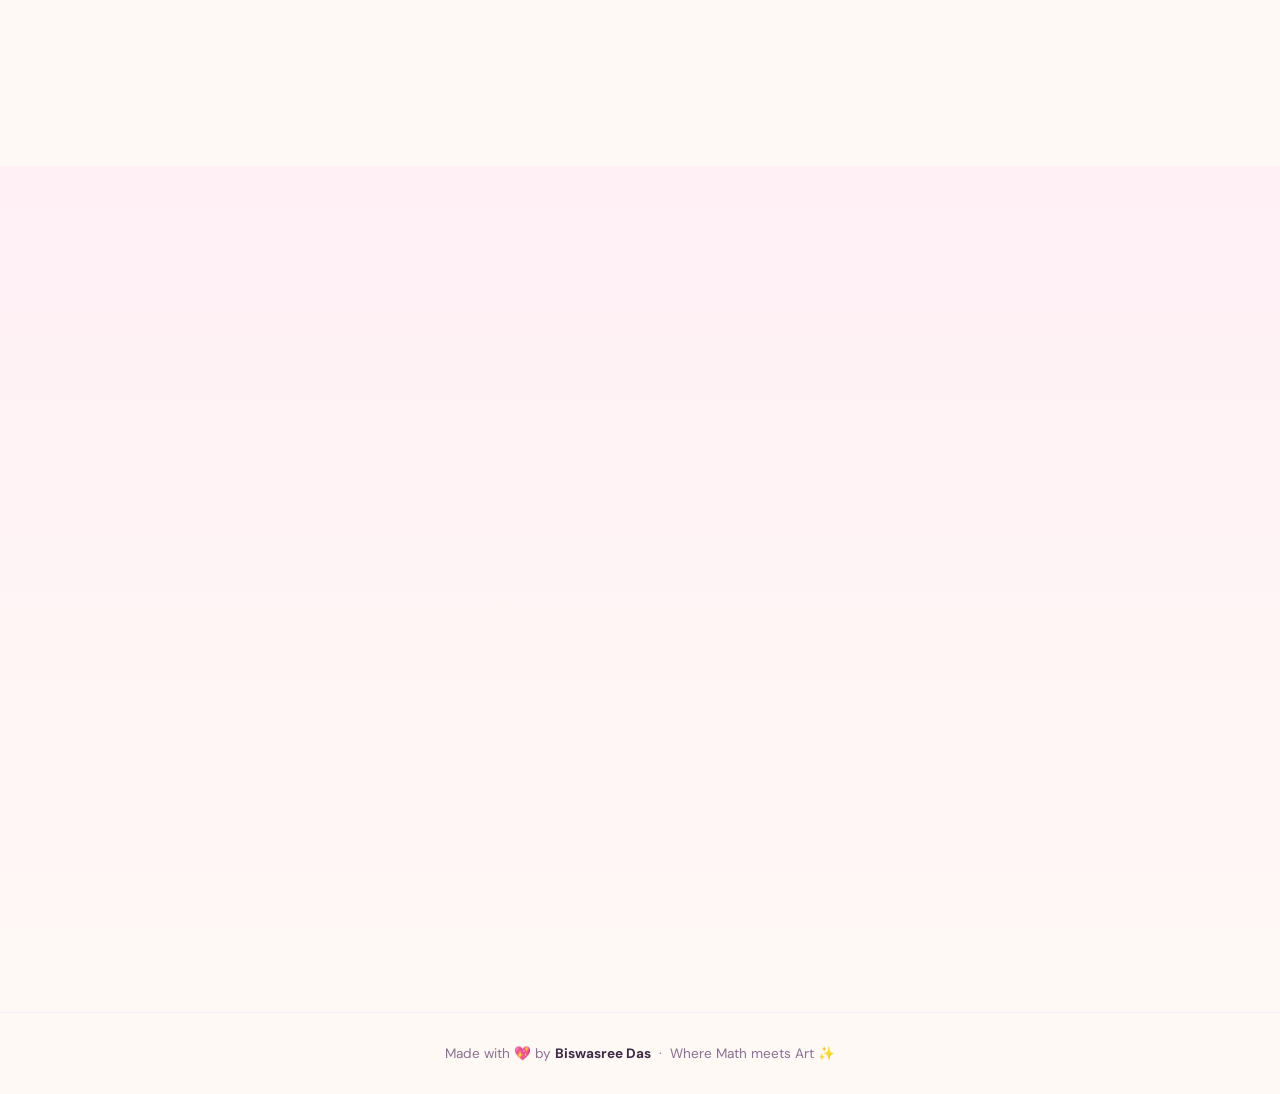
==== commit 37f0e940: "Index.html" ====
--- a/Index.html
+++ b/Index.html
@@ -1,753 +1,1078 @@
-Biswasree:
 <!DOCTYPE html>
 <html lang="en">
 <head>
-  <meta charset="utf-8" />
-  <meta name="viewport" content="width=device-width, initial-scale=1" />
-  <title>Biswasree Das - Frontend Aspirant</title>
-  <meta name="description" content="Biswasree Das — Mathematics student exploring frontend development, with projects in Anime Watchlist, Weather, and Song Watchlist. Soft, dark, cute theme." />
-  <style>
-    :root{
-      /* Soft-deminish dark, with gentle accents */
-      --bg: #0b1020;              /* dark background */
-      --bg-soft: #12172a;
-      --card: rgba(255,255,255,0.08);
-      --card-2: rgba(255,255,255,0.14);
-      --text: #f8f7fb;
-      --muted: #d6d3e8;
-      --accent: #ff79c6;           /* pastel pink for a girly vibe */
-      --accent-2: #7c8aff;          /* soft blue-violet */
-      --shine: rgba(255, 255, 255, 0.25);
-      --shadow: 0 8px 24px rgba(0,0,0,.38);
-      --radius: 14px;
-    }
-    * {box-sizing: border-box}
-    html, body { height: 100%; margin:0; padding:0; font-family: Inter, ui-sans-serif, system-ui; background: radial-gradient(circle at 20% -10%, rgba(124,92,255,.18), transparent 40%), radial-gradient(circle at 90% 0%, rgba(255,121,198,.15), transparent 40%), var(--bg); color: var(--text); scroll-behavior: smooth; }
-
-    /* Sticky, soft header with subtle glow */
-    header {
-      position: sticky; top:0; z-index: 1000;
-      background: rgba(10,12,28,.75);
-      backdrop-filter: saturate(1.2) blur(6px);
-      border-bottom: 1px solid rgba(255,255,255,.08);
-    }
-    .nav {
-      max-width: 1100px; margin:0 auto; padding: 12px 20px;
-      display:flex; align-items:center; justify-content:space-between;
-    }
-    .brand {
-      display:flex; align-items:center; gap:12px; text-decoration:none; color:var(--text);
-    }
-    .brand-logo {
-      width: 28px; height: 28px; border-radius: 9px;
-      background: conic-gradient(from 180deg at 50% 50%, var(--accent), var(--accent-2), #ffd1e9, var(--accent));
-      box-shadow: 0 0 12px rgba(255, 121, 198, .8);
-    }
-    nav ul { list-style:none; display:flex; gap:14px; padding:0; margin:0; }
-    nav a { color:var(--text); text-decoration:none; padding:8px 12px; border-radius:999px; transition:.25s; border:1px solid transparent; }
-    nav a:hover { background: rgba(255,255,255,.08); border-color: rgba(255,255,255,.15); }
-    nav a.active { background: rgba(124,92,255,.25); color:white; box-shadow: inset 0 0 12px rgba(124,92,255,.6); }
-
-    /* Hero with soft glow title */
-    .hero {
-      max-width: 1100px; margin: 28px auto 60px; padding: 0 20px;
-      display: grid; grid-template-columns: 1.05fr .95fr; gap: 28px; align-items: center;
-    }
-    .hero-title {
-      font-size: 2.6rem; line-height: 1.08; margin: 6px 0 12px;
-      letter-spacing: .2px;
-      position: relative;
-      /* shine effect on heading letters */
-      background: linear-gradient(92deg, #fff, #ffd9f6 40%, #d6e4ff 70%, #fff);
-      -webkit-background-clip: text;
-      background-clip: text;
-      color: transparent;
-      text-shadow: 0 1px 0 rgba(255,255,255,.05);
-      filter: drop-shadow(0 2px 6px rgba(0,0,0,.15));
-    }
-    .shine-animate {
-      animation: shine 3s ease-in-out infinite;
-    }
-    @keyframes shine {
-      0% { text-shadow: 0 0 6px rgba(255,255,255,.6); }
-      50% { text-shadow: 0 0 18px rgba(255,255,255,.9); }
-      100% { text-shadow: 0 0 6px rgba(255,255,255,.6); }
-    }
-    .hero p { color: var(--muted); font-size: 1.05rem; margin-bottom: 18px; }
-
-    .cta-row { display:flex; gap:12px; flex-wrap: wrap; align-items: center; }
-    .btn {
-      padding: 12px 18px; border-radius: 999px; border: none; cursor: pointer; font-weight: 600;
-      background: linear-gradient(135deg, var(--accent), #ff6bd6); color:white;
-      box-shadow: 0 6px 14px rgba(255,121,198,.45);
-    }
-    .btn.secondary {
-      background: rgba(255,255,255,.08); color:#f0eefe;
-      border: 1px solid rgba(255,255,255,.15);
-      box-shadow: none;
-    }
-
-.hero-visual {
-      position: relative; height: 320px; border-radius: 24px; overflow: hidden;
-      background: radial-gradient(circle at 20% 20%, rgba(255,255,255,.08), transparent 40%), rgba(15,18,34,.9);
-      border: 1px solid rgba(255,255,255,.15);
-      box-shadow: var(--shadow);
-    }
-    .orb {
-      position: absolute; width: 180px; height: 180px; border-radius: 50%;
-      filter: blur(0.5px);
-      opacity: .9;
-    }
-    .orb.o1 { left: -40px; top: 40px;
-      background: radial-gradient(circle at 30% 30%, #fff, transparent 40%), #ff7ac3;
-      animation: float 6s ease-in-out infinite;
-    }
-    .orb.o2 { right: 10px; bottom: 20px;
-      width: 140px; height: 140px;
-      background: radial-gradient(circle at 40% 40%, #fff, transparent 40%), #7c8aff;
-      animation: float 7s ease-in-out infinite reverse;
-    }
-    @keyframes float {
-      0% { transform: translateY(0) translateX(0); opacity:.9 }
-      50% { transform: translateY(-14px) translateX(6px); opacity:1 }
-      100% { transform: translateY(0) translateX(0); opacity:.9 }
-    }
-
-    main { max-width: 1100px; margin: 0 auto; padding: 0 20px 60px; }
-
-    section { padding: 48px 0; }
-    .section-title { font-size: 1.9rem; margin-bottom: 8px; position: relative; display: inline-block; }
-    .section-title:after {
-      content: ""; display: block; width: 60px; height: 4px; background: linear-gradient(90deg, var(--accent), var(--accent-2));
-      border-radius: 4px; margin-top: 6px;
-      box-shadow: 0 0 12px rgba(124,92,255,.6);
-    }
-    .section-sub { color: var(--muted); margin-bottom: 20px; }
-
-    /* Projects grid */
-    .projects { display: grid; grid-template-columns: repeat(auto-fill, minmax(260px, 1fr)); gap: 18px; }
-    .card {
-      background: var(--card);
-      border-radius: var(--radius);
-      border: 1px solid rgba(255,255,255,.15);
-      overflow: hidden; display:flex; flex-direction:column;
-      transition: transform .2s ease, box-shadow .2s ease;
-    }
-    .card:hover { transform: translateY(-4px); box-shadow: 0 12px 22px rgba(0,0,0,.25); }
-    .card-thumb { height: 150px; display:flex; align-items:center; justify-content:center; color:#fff; font-weight:700; font-size:1.05rem; }
-    .card-body { padding: 12px 12px 14px; display:flex; flex-direction:column; gap:6px; }
-    .tag-row { display:flex; gap:6px; flex-wrap:wrap; }
-    .tag { font-size:12px; padding:4px 8px; border-radius:999px; background: rgba(255,255,255,.08); }
-    .card h3 { margin:0; font-size:1.02rem; }
-    .card p { color: var(--muted); font-size: .92rem; margin:0; }
-
-    /* Modal for project details */
-    .modal { position: fixed; inset: 0; display:none; align-items: center; justify-content: center; background: rgba(0,0,0,.6); padding: 20px; }
-    .modal.active { display:flex; }
-    .modal-content { width: min(720px, 92vw); max-height: 80vh; overflow:auto;
-      background: #0b1220; border-radius: 14px; padding: 14px 16px 18px;
-      border: 1px solid rgba(255,255,255,.15); box-shadow: 0 20px 40px rgba(0,0,0,.4);
-    }
-    .modal-header { display:flex; justify-content: space-between; align-items: center; padding-bottom: 8px; border-bottom: 1px solid rgba(255,255,255,.12); }
-    .close { background: transparent; border: none; color: var(--text); font-size: 1.4rem; cursor: pointer; }
-
-    .grid-2 { display:grid; grid-template-columns: 1fr 1fr; gap:14px; }
-    @media (max-width: 860px) {
-      .hero { grid-template-columns: 1fr; text-align: left; }
-      .grid-2 { grid-template-columns: 1fr; }
-    }
-
-    /* About and Contact sections */
-    .biography { display:flex; flex-direction:column; gap:12px; }
-    ul { margin:0; padding-left:20px; color: var(--muted); }
-
-    /* Cute, accessible form styling */
-    input, textarea {
-      width:100%; padding:12px; border-radius:8px;
-      border:1px solid rgba(255,255,255,.25);
-      background: rgba(255,255,255,.08); color: var(--text);
-    }
-    textarea { resize: vertical; min-height: 120px; }
-
-    .footer-note { text-align:center; color:var(--muted); font-size: .85rem; margin-top: 20px; }
-  </style>
+  <meta charset="UTF-8" />
+  <meta name="viewport" content="width=device-width, initial-scale=1.0" />
+  <title>Biswasree Das — Portfolio ✨</title>
+  <link href="https://fonts.googleapis.com/css2?family=Cormorant+Garamond:ital,wght@0,300;0,400;0,600;1,300;1,400&family=DM+Sans:wght@300;400;500&family=Playfair+Display:ital,wght@1,400;1,500&display=swap" rel="stylesheet" />
+
+<style>
+/* ═══════════════════════════════════════════
+   BISWASREE DAS — PORTFOLIO CSS
+   Soft Pastel · Cinematic · Dreamy
+═══════════════════════════════════════════ */
+
+/* ── Variables ── */
+:root {
+  --pink:    #ffb3c6;
+  --lavender:#c9b8ff;
+  --sky:     #b3d4ff;
+  --mint:    #b3f0d6;
+  --peach:   #ffd6b3;
+  --cream:   #fff9f5;
+  --blush:   #fff0f5;
+  --text:    #3d2b45;
+  --text-soft:#8a7090;
+  --white:   #ffffff;
+  --glass:   rgba(255,255,255,0.55);
+  --glass-border: rgba(255,255,255,0.75);
+  --shadow:  0 8px 40px rgba(180,140,200,0.15);
+  --shadow-hover: 0 20px 60px rgba(180,140,200,0.25);
+  --radius:  20px;
+  --font-display: 'Cormorant Garamond', serif;
+  --font-body:    'DM Sans', sans-serif;
+  --font-italic:  'Playfair Display', serif;
+}
+
+/* ── Reset ── */
+*, *::before, *::after { box-sizing: border-box; margin: 0; padding: 0; }
+html { scroll-behavior: smooth; }
+body {
+  font-family: var(--font-body);
+  background: var(--cream);
+  color: var(--text);
+  overflow-x: hidden;
+  cursor: none;
+}
+
+/* ── Scrollbar ── */
+::-webkit-scrollbar { width: 6px; }
+::-webkit-scrollbar-track { background: var(--blush); }
+::-webkit-scrollbar-thumb { background: linear-gradient(var(--pink), var(--lavender)); border-radius: 99px; }
+
+/* ══════════════════════════════
+   LOADER
+══════════════════════════════ */
+#loader {
+  position: fixed; inset: 0; z-index: 9999;
+  background: var(--cream);
+  display: flex; align-items: center; justify-content: center;
+  transition: opacity .5s ease, visibility .5s;
+}
+#loader.hidden { opacity: 0; visibility: hidden; }
+.loader-inner { text-align: center; position: relative; }
+.loader-bloom {
+  width: 80px; height: 80px;
+  border-radius: 50%;
+  background: linear-gradient(135deg, var(--pink), var(--lavender), var(--sky));
+  animation: loaderPulse 1.4s ease-in-out infinite;
+  margin: 0 auto 16px;
+  box-shadow: 0 0 40px rgba(201,184,255,.5);
+}
+@keyframes loaderPulse {
+  0%,100% { transform: scale(1); opacity: 1; }
+  50% { transform: scale(1.2); opacity: .7; }
+}
+.loader-text {
+  font-family: var(--font-display);
+  font-size: 1.1rem;
+  color: var(--text-soft);
+  letter-spacing: .15em;
+}
+
+/* ══════════════════════════════
+   CURSOR
+══════════════════════════════ */
+#cursor {
+  width: 12px; height: 12px;
+  background: linear-gradient(135deg, var(--pink), var(--lavender));
+  border-radius: 50%;
+  position: fixed; z-index: 9998;
+  pointer-events: none;
+  transform: translate(-50%, -50%);
+  transition: transform .1s ease, width .2s, height .2s, background .2s;
+  box-shadow: 0 0 16px rgba(201,184,255,.6);
+}
+#cursor-trail {
+  width: 32px; height: 32px;
+  border: 1.5px solid rgba(201,184,255,.5);
+  border-radius: 50%;
+  position: fixed; z-index: 9997;
+  pointer-events: none;
+  transform: translate(-50%, -50%);
+  transition: left .12s ease, top .12s ease;
+}
+body:has(a:hover) #cursor,
+body:has(button:hover) #cursor {
+  width: 20px; height: 20px;
+  background: linear-gradient(135deg, var(--lavender), var(--sky));
+}
+
+/* ══════════════════════════════
+   PARTICLES CANVAS
+══════════════════════════════ */
+#particles {
+  position: fixed; inset: 0;
+  pointer-events: none; z-index: 0;
+}
+
+/* ══════════════════════════════
+   NAVBAR
+══════════════════════════════ */
+#navbar {
+  position: fixed; top: 0; left: 0; right: 0; z-index: 100;
+  display: flex; align-items: center; justify-content: space-between;
+  padding: 16px 5%;
+  background: rgba(255,249,245,.7);
+  backdrop-filter: blur(20px);
+  -webkit-backdrop-filter: blur(20px);
+  border-bottom: 1px solid rgba(255,179,198,.2);
+  transition: padding .3s;
+}
+#navbar.scrolled { padding: 10px 5%; }
+.nav-logo {
+  font-family: var(--font-display);
+  font-size: 1.3rem; font-weight: 600;
+  color: var(--text); letter-spacing: .05em;
+}
+.nav-links { list-style: none; display: flex; gap: 36px; }
+.nav-links a {
+  text-decoration: none; color: var(--text-soft);
+  font-size: .85rem; letter-spacing: .08em;
+  text-transform: uppercase; position: relative; transition: color .3s;
+}
+.nav-links a::after {
+  content: ''; position: absolute; bottom: -4px; left: 0;
+  width: 0; height: 1.5px;
+  background: linear-gradient(90deg, var(--pink), var(--lavender));
+  transition: width .3s;
+}
+.nav-links a:hover { color: var(--text); }
+.nav-links a:hover::after { width: 100%; }
+.nav-toggle { display: none; flex-direction: column; gap: 5px; cursor: pointer; }
+.nav-toggle span { width: 22px; height: 2px; background: var(--text); border-radius: 2px; transition: .3s; }
+
+/* ══════════════════════════════
+   HERO
+══════════════════════════════ */
+#hero {
+  min-height: 100vh;
+  display: flex; align-items: center; justify-content: center;
+  position: relative; overflow: hidden;
+  padding: 120px 5% 80px;
+}
+.hero-bg {
+  position: absolute; inset: 0;
+  background:
+    radial-gradient(ellipse at 20% 20%, rgba(255,179,198,.35) 0%, transparent 50%),
+    radial-gradient(ellipse at 80% 80%, rgba(201,184,255,.35) 0%, transparent 50%),
+    radial-gradient(ellipse at 50% 50%, rgba(179,212,255,.2) 0%, transparent 70%);
+}
+.blob { position: absolute; border-radius: 50%; filter: blur(60px); opacity: .5; animation: blobFloat 8s ease-in-out infinite; }
+.blob-1 { width: 400px; height: 400px; background: rgba(255,179,198,.4); top: 10%; left: 5%; animation-delay: 0s; }
+.blob-2 { width: 300px; height: 300px; background: rgba(201,184,255,.4); top: 50%; right: 5%; animation-delay: -3s; }
+.blob-3 { width: 250px; height: 250px; background: rgba(179,240,214,.3); bottom: 5%; left: 40%; animation-delay: -5s; }
+@keyframes blobFloat {
+  0%,100% { transform: translate(0,0) scale(1); }
+  33% { transform: translate(20px,-20px) scale(1.05); }
+  66% { transform: translate(-15px,15px) scale(.97); }
+}
+.hero-content { position: relative; z-index: 2; max-width: 700px; text-align: center; }
+.hero-eyebrow { font-size: .85rem; letter-spacing: .2em; text-transform: uppercase; color: var(--text-soft); margin-bottom: 16px; }
+.hero-name {
+  font-family: var(--font-display);
+  font-size: clamp(3rem, 8vw, 6rem);
+  font-weight: 600; line-height: 1.1;
+  color: var(--text); margin-bottom: 16px;
+}
+.gradient-text {
+  background: linear-gradient(135deg, #e88fa5, #b07fe8, #7eaee8);
+  -webkit-background-clip: text; -webkit-text-fill-color: transparent; background-clip: text;
+}
+.hero-subtitle {
+  font-family: var(--font-display);
+  font-size: clamp(1rem, 2.5vw, 1.4rem);
+  color: var(--text-soft); font-weight: 300;
+  letter-spacing: .05em; margin-bottom: 20px;
+}
+.hero-desc { font-size: 1rem; color: var(--text-soft); margin-bottom: 40px; line-height: 1.8; }
+.hero-btns { display: flex; gap: 16px; justify-content: center; flex-wrap: wrap; }
+.btn {
+  padding: 13px 32px; border-radius: 99px;
+  font-family: var(--font-body); font-size: .9rem;
+  font-weight: 500; letter-spacing: .05em;
+  cursor: none; border: none; text-decoration: none;
+  transition: transform .25s, box-shadow .25s;
+  display: inline-block;
+}
+.btn-primary {
+  background: linear-gradient(135deg, var(--pink), var(--lavender));
+  color: var(--text); box-shadow: 0 6px 24px rgba(201,184,255,.4);
+}
+.btn-primary:hover { transform: translateY(-3px); box-shadow: 0 12px 32px rgba(201,184,255,.5); }
+.btn-ghost {
+  background: var(--glass); border: 1.5px solid var(--glass-border);
+  color: var(--text); backdrop-filter: blur(10px);
+}
+.btn-ghost:hover { transform: translateY(-3px); box-shadow: var(--shadow); }
+.full-w { width: 100%; text-align: center; }
+.hero-scroll-hint {
+  position: absolute; bottom: 32px; left: 50%; transform: translateX(-50%);
+  display: flex; flex-direction: column; align-items: center;
+  gap: 8px; color: var(--text-soft); font-size: .7rem; letter-spacing: .15em; text-transform: uppercase;
+}
+.scroll-line {
+  width: 1px; height: 40px;
+  background: linear-gradient(to bottom, var(--text-soft), transparent);
+  animation: scrollPulse 2s ease-in-out infinite;
+}
+@keyframes scrollPulse { 0%,100%{opacity:.3} 50%{opacity:1} }
+
+/* ══════════════════════════════
+   SECTIONS
+══════════════════════════════ */
+.section { padding: 100px 0; position: relative; z-index: 1; }
+.container { max-width: 1100px; margin: 0 auto; padding: 0 5%; }
+.section-label { font-size: .75rem; letter-spacing: .25em; text-transform: uppercase; color: var(--text-soft); margin-bottom: 12px; }
+.section-title {
+  font-family: var(--font-display);
+  font-size: clamp(2rem, 5vw, 3.2rem);
+  font-weight: 600; line-height: 1.2;
+  color: var(--text); margin-bottom: 16px;
+}
+.section-title em { font-family: var(--font-italic); color: #b07fe8; }
+.section-title.centered { text-align: center; }
+.section-sub { text-align: center; color: var(--text-soft); margin-bottom: 60px; }
+
+/* ══════════════════════════════
+   ABOUT
+══════════════════════════════ */
+.about-grid { display: grid; grid-template-columns: 1fr 1.4fr; gap: 80px; align-items: center; margin-top: 40px; }
+.about-visual { display: flex; justify-content: center; }
+.about-card-art { width: 260px; height: 260px; position: relative; }
+.art-ring {
+  position: absolute; border-radius: 50%; border: 1.5px solid;
+  animation: ringRotate 12s linear infinite;
+}
+.ring-1 { inset: 0; border-color: rgba(255,179,198,.5); }
+.ring-2 { inset: 20px; border-color: rgba(201,184,255,.5); animation-duration: 18s; animation-direction: reverse; }
+.ring-3 { inset: 40px; border-color: rgba(179,240,214,.5); animation-duration: 24s; }
+@keyframes ringRotate { from{transform:rotate(0deg)} to{transform:rotate(360deg)} }
+.art-avatar {
+  position: absolute; inset: 60px; border-radius: 50%;
+  background: linear-gradient(135deg, var(--pink), var(--lavender));
+  display: flex; align-items: center; justify-content: center;
+  font-family: var(--font-display); font-size: 2.5rem; font-weight: 600;
+  color: var(--white); box-shadow: 0 8px 30px rgba(201,184,255,.4);
+}
+.about-text p { color: var(--text-soft); line-height: 1.9; margin-bottom: 16px; font-size: .95rem; }
+.about-text strong { color: var(--text); }
+.about-tags { display: flex; flex-wrap: wrap; gap: 10px; margin-top: 24px; }
+.tag {
+  padding: 6px 16px;
+  background: var(--glass); border: 1px solid var(--glass-border);
+  border-radius: 99px; font-size: .8rem; color: var(--text-soft);
+  backdrop-filter: blur(10px); transition: transform .2s, box-shadow .2s;
+}
+.tag:hover { transform: translateY(-2px); box-shadow: var(--shadow); }
+
+/* ══════════════════════════════
+   PROJECTS
+══════════════════════════════ */
+#projects { background: linear-gradient(180deg, var(--cream) 0%, var(--blush) 100%); }
+.projects-grid { display: grid; grid-template-columns: repeat(2, 1fr); gap: 28px; }
+.project-card {
+  background: var(--glass); border: 1px solid var(--glass-border);
+  border-radius: var(--radius); backdrop-filter: blur(20px);
+  overflow: hidden; box-shadow: var(--shadow);
+  transition: transform .3s, box-shadow .3s;
+  display: flex; flex-direction: column;
+}
+.project-card:hover { transform: translateY(-6px); box-shadow: var(--shadow-hover); }
+.project-card-header { padding: 20px 24px 12px; border-bottom: 1px solid rgba(201,184,255,.2); }
+.project-icon { font-size: 1.8rem; display: block; margin-bottom: 6px; }
+.project-card-header h3 { font-family: var(--font-display); font-size: 1.3rem; font-weight: 600; color: var(--text); }
+.project-card-header p { font-size: .8rem; color: var(--text-soft); margin-top: 2px; }
+.project-app { padding: 16px 24px 20px; flex: 1; }
+
+/* ── Weather App ── */
+.weather-search { display: flex; gap: 8px; margin-bottom: 16px; }
+.weather-search input, .anime-input-row input {
+  flex: 1; padding: 9px 14px; border-radius: 99px;
+  border: 1.5px solid rgba(201,184,255,.4);
+  background: rgba(255,255,255,.7);
+  font-family: var(--font-body); font-size: .85rem;
+  color: var(--text); outline: none; transition: border-color .2s;
+}
+.weather-search input:focus, .anime-input-row input:focus { border-color: var(--lavender); }
+.weather-search button, .anime-input-row button {
+  padding: 9px 18px; border-radius: 99px;
+  background: linear-gradient(135deg, var(--lavender), var(--sky));
+  border: none; color: var(--text); font-size: .85rem;
+  cursor: none; transition: transform .2s, box-shadow .2s; font-family: var(--font-body);
+}
+.weather-search button:hover, .anime-input-row button:hover { transform: scale(1.05); box-shadow: 0 4px 16px rgba(179,212,255,.4); }
+.weather-result {
+  text-align: center;
+  background: linear-gradient(135deg, rgba(255,179,198,.15), rgba(201,184,255,.15));
+  border-radius: 14px; padding: 16px;
+}
+.weather-icon-big { font-size: 2.8rem; margin-bottom: 4px; }
+.weather-city { font-family: var(--font-display); font-size: 1.2rem; color: var(--text); }
+.weather-temp { font-size: 2rem; font-weight: 600; background: linear-gradient(135deg, #e88fa5, #b07fe8); -webkit-background-clip:text; -webkit-text-fill-color:transparent; background-clip:text; }
+.weather-desc { font-size: .85rem; color: var(--text-soft); text-transform: capitalize; margin-bottom: 12px; }
+.weather-details { display: flex; justify-content: space-around; }
+.w-detail { display: flex; flex-direction: column; align-items: center; gap: 2px; font-size: .78rem; color: var(--text-soft); }
+.weather-error { text-align: center; color: #e88fa5; font-size: .9rem; padding: 16px; }
+.hidden { display: none !important; }
+
+/* ── Anime Watchlist ── */
+.anime-input-row { display: flex; gap: 8px; margin-bottom: 10px; }
+.anime-filters { display: flex; gap: 6px; margin-bottom: 12px; }
+.anime-filter {
+  padding: 4px 12px; border-radius: 99px;
+  border: 1.5px solid rgba(201,184,255,.4);
+  background: transparent; font-size: .75rem; color: var(--text-soft);
+  cursor: none; transition: .2s; font-family: var(--font-body);
+}
+.anime-filter.active { background: linear-gradient(135deg, var(--pink), var(--lavender)); border-color: transparent; color: var(--text); }
+.anime-list { list-style: none; max-height: 180px; overflow-y: auto; display: flex; flex-direction: column; gap: 6px; }
+.anime-list::-webkit-scrollbar { width: 3px; }
+.anime-list::-webkit-scrollbar-thumb { background: var(--lavender); border-radius: 99px; }
+.anime-list li {
+  display: flex; align-items: center; gap: 8px;
+  padding: 8px 12px; border-radius: 10px;
+  background: rgba(255,255,255,.5); border: 1px solid rgba(255,255,255,.7);
+  font-size: .83rem; color: var(--text); animation: slideIn .25s ease;
+}
+@keyframes slideIn { from{opacity:0;transform:translateY(-8px)} to{opacity:1;transform:none} }
+.anime-list li.watched .anime-name { text-decoration: line-through; color: var(--text-soft); }
+.anime-check {
+  width: 18px; height: 18px; border-radius: 50%;
+  border: 1.5px solid var(--lavender); flex-shrink: 0; cursor: none;
+  display: flex; align-items: center; justify-content: center;
+  font-size: .6rem; transition: .2s;
+}
+.anime-list li.watched .anime-check { background: linear-gradient(135deg, var(--mint), var(--sky)); border-color: transparent; }
+.anime-name { flex: 1; }
+.anime-del { margin-left: auto; color: var(--text-soft); cursor: none; font-size: .75rem; transition: color .2s; }
+.anime-del:hover { color: var(--pink); }
+
+/* ── Music Player ── */
+.music-player { background: linear-gradient(135deg, rgba(255,179,198,.15), rgba(201,184,255,.15)); border-radius: 14px; padding: 16px; margin-bottom: 12px; }
+.music-art { display: flex; justify-content: center; margin-bottom: 10px; }
+.music-disc {
+  width: 64px; height: 64px; border-radius: 50%;
+  background: linear-gradient(135deg, var(--pink), var(--lavender));
+  display: flex; align-items: center; justify-content: center;
+  font-size: 1.8rem; box-shadow: 0 4px 20px rgba(201,184,255,.4); transition: animation .3s;
+}
+.music-disc.spinning { animation: discSpin 3s linear infinite; }
+@keyframes discSpin { from{transform:rotate(0deg)} to{transform:rotate(360deg)} }
+.music-info { text-align: center; margin-bottom: 10px; }
+.music-title { font-family: var(--font-display); font-size: 1rem; color: var(--text); }
+.music-artist { font-size: .78rem; color: var(--text-soft); }
+.music-progress { margin-bottom: 12px; }
+.progress-bar { height: 4px; background: rgba(201,184,255,.3); border-radius: 99px; overflow: hidden; cursor: none; }
+.progress-fill { height: 100%; background: linear-gradient(90deg, var(--pink), var(--lavender)); border-radius: 99px; width: 0%; transition: width .3s; }
+.progress-times { display: flex; justify-content: space-between; font-size: .7rem; color: var(--text-soft); margin-top: 4px; }
+.music-controls { display: flex; justify-content: center; gap: 16px; }
+.mc-btn {
+  width: 36px; height: 36px; border-radius: 50%;
+  border: none; background: rgba(255,255,255,.7); font-size: 1rem; cursor: none;
+  display: flex; align-items: center; justify-content: center;
+  transition: transform .2s, box-shadow .2s; box-shadow: 0 2px 8px rgba(201,184,255,.2);
+}
+.mc-btn:hover { transform: scale(1.1); box-shadow: 0 4px 14px rgba(201,184,255,.4); }
+.play-btn { width: 44px; height: 44px; background: linear-gradient(135deg, var(--pink), var(--lavender)); box-shadow: 0 4px 16px rgba(201,184,255,.4); }
+.playlist { list-style: none; max-height: 130px; overflow-y: auto; display: flex; flex-direction: column; gap: 4px; }
+.playlist::-webkit-scrollbar { width: 3px; }
+.playlist::-webkit-scrollbar-thumb { background: var(--pink); border-radius: 99px; }
+.playlist li {
+  padding: 7px 10px; border-radius: 8px; font-size: .8rem;
+  display: flex; align-items: center; gap: 8px;
+  color: var(--text-soft); cursor: none; transition: .2s; border: 1px solid transparent;
+}
+.playlist li.active { background: rgba(201,184,255,.2); border-color: rgba(201,184,255,.3); color: var(--text); }
+.playlist li:hover { background: rgba(255,255,255,.6); }
+.pl-num { color: var(--text-soft); font-size: .7rem; min-width: 18px; }
+.pl-name { flex: 1; }
+.pl-dur { font-size: .7rem; color: var(--text-soft); }
+
+/* ── Wallpaper App ── */
+.wallpaper-filters { display: flex; gap: 6px; margin-bottom: 12px; flex-wrap: wrap; }
+.wp-filter {
+  padding: 4px 12px; border-radius: 99px;
+  border: 1.5px solid rgba(201,184,255,.4);
+  background: transparent; font-size: .75rem; color: var(--text-soft);
+  cursor: none; transition: .2s; font-family: var(--font-body);
+}
+.wp-filter.active { background: linear-gradient(135deg, var(--lavender), var(--sky)); border-color: transparent; color: var(--text); }
+.wallpaper-grid { display: grid; grid-template-columns: repeat(3, 1fr); gap: 8px; max-height: 220px; overflow-y: auto; }
+.wallpaper-grid::-webkit-scrollbar { width: 3px; }
+.wallpaper-grid::-webkit-scrollbar-thumb { background: var(--lavender); border-radius: 99px; }
+.wp-item { aspect-ratio: 1; border-radius: 10px; overflow: hidden; position: relative; cursor: none; }
+.wp-item div { width: 100%; height: 100%; transition: transform .3s; display: flex; align-items: center; justify-content: center; font-size: 1.8rem; }
+.wp-item:hover div { transform: scale(1.1); }
+.wp-overlay {
+  position: absolute; inset: 0; background: rgba(255,255,255,0); transition: .3s;
+  display: flex; align-items: center; justify-content: center;
+  font-size: .7rem; color: var(--text); opacity: 0; border-radius: 10px;
+}
+.wp-item:hover .wp-overlay { background: rgba(255,255,255,.3); opacity: 1; }
+
+/* ══════════════════════════════
+   SKILLS
+══════════════════════════════ */
+#skills { background: var(--cream); }
+.skills-grid { display: grid; grid-template-columns: repeat(2, 1fr); gap: 20px; margin-bottom: 48px; }
+.skill-item { padding: 16px 20px; background: var(--glass); border: 1px solid var(--glass-border); border-radius: 14px; backdrop-filter: blur(10px); }
+.skill-header { display: flex; justify-content: space-between; margin-bottom: 8px; font-size: .88rem; color: var(--text); }
+.skill-pct { font-size: .8rem; color: var(--text-soft); }
+.skill-bar { height: 6px; background: rgba(201,184,255,.2); border-radius: 99px; overflow: hidden; }
+.skill-fill { height: 100%; border-radius: 99px; width: 0%; transition: width 1.2s cubic-bezier(.4,0,.2,1); }
+.tech-icons { display: flex; flex-wrap: wrap; gap: 16px; justify-content: center; }
+.tech-icon {
+  display: flex; flex-direction: column; align-items: center; gap: 6px;
+  padding: 16px 20px; background: var(--glass); border: 1px solid var(--glass-border);
+  border-radius: 14px; font-size: 1.5rem; backdrop-filter: blur(10px);
+  transition: transform .25s, box-shadow .25s; min-width: 70px;
+}
+.tech-icon span { font-size: .7rem; color: var(--text-soft); }
+.tech-icon:hover { transform: translateY(-4px); box-shadow: var(--shadow-hover); }
+
+/* ══════════════════════════════
+   CONTACT
+══════════════════════════════ */
+#contact { background: linear-gradient(180deg, var(--blush) 0%, var(--cream) 100%); }
+.contact-wrap { display: grid; grid-template-columns: 1.2fr 1fr; gap: 48px; align-items: start; }
+.contact-form { display: flex; flex-direction: column; gap: 14px; }
+.form-group input, .form-group textarea {
+  width: 100%; padding: 13px 18px; border-radius: 12px;
+  border: 1.5px solid rgba(201,184,255,.4);
+  background: rgba(255,255,255,.7);
+  font-family: var(--font-body); font-size: .9rem;
+  color: var(--text); outline: none;
+  transition: border-color .2s, box-shadow .2s; backdrop-filter: blur(10px);
+}
+.form-group input:focus, .form-group textarea:focus { border-color: var(--lavender); box-shadow: 0 0 0 3px rgba(201,184,255,.15); }
+.form-group textarea { resize: vertical; }
+.form-success { text-align: center; color: #7e9e6b; background: rgba(179,240,214,.3); border-radius: 8px; padding: 10px; font-size: .88rem; margin-top: 4px; }
+.contact-card {
+  padding: 28px; background: var(--glass); border: 1px solid var(--glass-border);
+  border-radius: var(--radius); backdrop-filter: blur(20px); box-shadow: var(--shadow); margin-bottom: 20px;
+}
+.contact-card h3 { font-family: var(--font-display); font-size: 1.2rem; margin-bottom: 20px; }
+.social-links { display: flex; flex-direction: column; gap: 10px; }
+.social-btn {
+  display: flex; align-items: center; gap: 12px;
+  padding: 12px 16px; border-radius: 10px;
+  background: rgba(255,255,255,.5); border: 1px solid rgba(255,255,255,.7);
+  text-decoration: none; color: var(--text); font-size: .85rem; transition: transform .2s, box-shadow .2s;
+}
+.social-btn:hover { transform: translateX(6px); box-shadow: var(--shadow); }
+.s-icon { font-size: 1.1rem; }
+.contact-quote { padding: 20px; border-left: 2px solid var(--lavender); font-style: italic; color: var(--text-soft); font-size: .88rem; line-height: 1.8; }
+
+/* ══════════════════════════════
+   FOOTER
+══════════════════════════════ */
+footer { text-align: center; padding: 32px; font-size: .85rem; color: var(--text-soft); border-top: 1px solid rgba(201,184,255,.2); }
+footer strong { color: var(--text); }
+
+/* ══════════════════════════════
+   SCROLL ANIMATIONS
+══════════════════════════════ */
+.fade-up, .fade-left, .fade-right { opacity: 0; transition: opacity .7s ease, transform .7s ease; }
+.fade-up { transform: translateY(30px); }
+.fade-left { transform: translateX(-30px); }
+.fade-right { transform: translateX(30px); }
+.fade-up.visible, .fade-left.visible, .fade-right.visible { opacity: 1; transform: none; }
+.fade-up:nth-child(2) { transition-delay: .1s; }
+.fade-up:nth-child(3) { transition-delay: .2s; }
+.fade-up:nth-child(4) { transition-delay: .3s; }
+.fade-up:nth-child(5) { transition-delay: .4s; }
+
+/* ══════════════════════════════
+   RESPONSIVE
+══════════════════════════════ */
+@media (max-width: 900px) {
+  .about-grid { grid-template-columns: 1fr; gap: 40px; text-align: center; }
+  .about-visual { display: flex; justify-content: center; }
+  .about-tags { justify-content: center; }
+  .projects-grid { grid-template-columns: 1fr; }
+  .contact-wrap { grid-template-columns: 1fr; }
+  .skills-grid { grid-template-columns: 1fr; }
+}
+@media (max-width: 640px) {
+  .nav-links { display: none; }
+  .nav-toggle { display: flex; }
+  .nav-links.open {
+    display: flex; flex-direction: column;
+    position: absolute; top: 100%; left: 0; right: 0;
+    background: rgba(255,249,245,.95); backdrop-filter: blur(20px);
+    padding: 20px 5%; gap: 16px;
+    border-bottom: 1px solid rgba(201,184,255,.2);
+  }
+  .hero-name { font-size: 2.8rem; }
+  .section-title { font-size: 2rem; }
+}
+</style>
 </head>
 <body>
 
-<header>
-  <div class="nav">
-    <a class="brand" href="#">
-      <span class="brand-logo" aria-label="logo"></span>
-      <span><strong>Biswasree Das</strong></span>
-    </a>
-    <nav aria-label="Main">
-      <ul>
-        <li><a href="#home" class="active" aria-current="page">Home</a></li>
-        <li><a href="#projects">Projects</a></li>
-        <li><a href="#about">About</a></li>
-        <li><a href="#contact">Contact</a></li>
-      </ul>
-    </nav>
-  </div>
-</header>
-
-<section id="home" class="hero" aria-label="Intro">
-  <div>
-    <span style="display:inline-block; padding:6px 12px; border-radius:999px; background: rgba(124,92,255,.25); color:white; font-weight:700; font-size:12px;">
-      Mathematics student • Frontend aspirant
-    </span>
-    <h1 class="hero-title shine-animate">Hi, I’m Biswasree Das 👋🍰</h1>
-    <p>I'm a math student with a creative mind and a love for coding and fine arts. I’m passionate about turning ideas into delightful frontend experiences and hope to become a frontend developer. I enjoy building small apps and visual experiments as part of my learning journey.</p>
-    <div class="cta-row">
-      <a href="#projects" class="btn">View Projects</a>
-      <a href="#contact" class="btn secondary">Hire Me</a>
+  <!-- Loading Screen -->
+  <div id="loader">
+    <div class="loader-inner">
+      <div class="loader-bloom"></div>
+      <p class="loader-text">biswasree.dev</p>
     </div>
   </div>
 
-  <div class="hero-visual" aria-label="Decorative visuals">
-    <div class="orb o1"></div>
-    <div class="orb o2"></div>
-  </div>
-</section>
-
-<main>
-  <section id="projects" aria-label="Projects">
-    <h2 class="section-title">Projects</h2>
-    <p class="section-sub">A few student-friendly web apps demonstrating frontend skills. Click a card to learn more. Emoji vibe: 😺✨</p>
-
-    <div class="projects" id="projects-grid">
-      <!-- Anime Watchlist -->
-      <article class="card" tabindex="0" data-title="Anime Watchlist" data-desc="A lightweight track-list for anime series with status, ratings, and notes." data-tech="HTML • CSS • JS" data-link="#">
-        <div class="card-thumb" style="background: linear-gradient(135deg,#8b5cf6,#f472b6);">
-          <span>Anime Watchlist 😺</span>
-        </div>
-        <div class="card-body">
-          <div class="tag-row">
-            <span class="tag">UI</span><span class="tag">LocalStorage</span><span class="tag">Filters</span>
-          </div>
-          <h3>Anime Watchlist</h3>
-          <p>Track episodes, status, and personal notes with a clean, responsive UI.</p>
-        </div>
-      </article>
-
-      <!-- Weather App -->
-      <article class="card" tabindex="0" data-title="Weather App" data-desc="A responsive weather dashboard showing current conditions and a 5-day forecast." data-tech="HTML • CSS • JS" data-link="#">
-        <div class="card-thumb" style="background: linear-gradient(135deg,#22c55e,#3b82f6);">
-          <span>Weather App 🌦️</span>
-        </div>
-        <div class="card-body">
-          <div class="tag-row">
-            <span class="tag">APIs</span><span class="tag">UI</span><span class="tag">Responsive</span>
-          </div>
-          <h3>Weather Dashboard</h3>
-          <p>Current conditions and forecast with friendly animations and icons.</p>
-        </div>
-      </article>
-
-      <!-- Song Watchlist -->
-      <article class="card" tabindex="0" data-title="Song Watchlist" data-desc="Track favorite songs, artists, and personal playlists." data-tech="HTML • CSS • JS" data-link="#">
-        <div class="card-thumb" style="background: linear-gradient(135deg,#f59e0b,#f472b6);">
-          <span>Song Watchlist 🎵</span>
-        </div>
-        <div class="card-body">
-          <div class="tag-row">
-            <span class="tag">Playlists</span><span class="tag">Music</span><span class="tag">LocalStorage</span>
-          </div>
-          <h3>Song Watchlist</h3>
-          <p>Curate and rate your favorite tracks with a sleek interface.</p>
-        </div>
-      </article>
+  <!-- Custom Cursor -->
+  <div id="cursor"></div>
+  <div id="cursor-trail"></div>
+
+  <!-- Particle Canvas -->
+  <canvas id="particles"></canvas>
+
+  <!-- ═══════════════ NAV ═══════════════ -->
+  <nav id="navbar">
+    <div class="nav-logo">bD ✨</div>
+    <ul class="nav-links">
+      <li><a href="#hero">Home</a></li>
+      <li><a href="#about">About</a></li>
+      <li><a href="#projects">Projects</a></li>
+      <li><a href="#skills">Skills</a></li>
+      <li><a href="#contact">Contact</a></li>
+    </ul>
+    <div class="nav-toggle" id="navToggle">
+      <span></span><span></span><span></span>
+    </div>
+  </nav>
+
+  <!-- ═══════════════ HERO ═══════════════ -->
+  <section id="hero">
+    <div class="hero-bg">
+      <div class="blob blob-1"></div>
+      <div class="blob blob-2"></div>
+      <div class="blob blob-3"></div>
+    </div>
+    <div class="hero-content">
+      <p class="hero-eyebrow fade-up">✨ Welcome to my world</p>
+      <h1 class="hero-name fade-up">Hi, I'm <span class="gradient-text">Biswasree</span> 👋</h1>
+      <p class="hero-subtitle fade-up">Mathematics Student &nbsp;·&nbsp; Future Front-End Developer</p>
+      <p class="hero-desc fade-up">Where equations meet aesthetics 🎨 and logic blooms into art 💻</p>
+      <div class="hero-btns fade-up">
+        <a href="#projects" class="btn btn-primary">See My Work 🚀</a>
+        <a href="#contact" class="btn btn-ghost">Say Hello 🌸</a>
+      </div>
+    </div>
+    <div class="hero-scroll-hint">
+      <span>scroll</span>
+      <div class="scroll-line"></div>
     </div>
   </section>
 
-<section id="about" aria-label="About">
-    <h2 class="section-title">About Me</h2>
-    <p class="section-sub">I’m a mathematics student who loves coding and the fine arts. My goal is to grow into a frontend developer who builds accessible, beautiful, and high-performance interfaces.</p>
-
-    <div class="grid-2">
-      <div class="card" style="padding:16px;">
-        <h3>Background</h3>
-        <p>Mathematics student with a creative mindset, exploring programming and UI design. I enjoy blending logic with aesthetics to craft intuitive experiences.</p>
-      </div>
-      <div class="card" style="padding:16px;">
-        <h3>Interests</h3>
-        <ul>
-          <li>Frontend development (HTML, CSS, JS, frameworks)</li>
-          <li>Fine arts and design principles</li>
-          <li>Accessibility and inclusive design</li>
-          <li>Continuous learning and portfolio building</li>
-        </ul>
+  <!-- ═══════════════ ABOUT ═══════════════ -->
+  <section id="about" class="section">
+    <div class="container">
+      <div class="section-label fade-up">🌸 About Me</div>
+      <div class="about-grid">
+        <div class="about-visual fade-left">
+          <div class="about-card-art">
+            <div class="art-ring ring-1"></div>
+            <div class="art-ring ring-2"></div>
+            <div class="art-ring ring-3"></div>
+            <div class="art-avatar"><span>B</span></div>
+          </div>
+        </div>
+        <div class="about-text fade-right">
+          <h2 class="section-title">A mind that<br/><em>paints with code</em></h2>
+          <p>Hey there! I'm Biswasree — a B.Sc Mathematics student who fell head over heels for two very different worlds: <strong>Fine Arts 🎨</strong> and <strong>Coding 💻</strong>.</p>
+          <p>I believe mathematics is the poetry of the universe, and front-end development is how I paint with it. Every pixel is a brushstroke; every function, a verse.</p>
+          <p>My dream? To craft digital experiences that feel as beautiful as they are functional — where <strong>creativity meets logic</strong> in perfect harmony. 🌟</p>
+          <div class="about-tags">
+            <span class="tag">🎨 Fine Arts</span>
+            <span class="tag">💻 Coding</span>
+            <span class="tag">📐 Mathematics</span>
+            <span class="tag">🚀 Front-End Dev</span>
+            <span class="tag">✨ UI Design</span>
+          </div>
+        </div>
       </div>
     </div>
   </section>
 
-  <section id="contact" aria-label="Contact">
-    <h2 class="section-title">Get in touch</h2>
-    <p class="section-sub">Have a project in mind? Reach out—let’s collaborate. (Teacher-approved vibe: professional with a friendly touch). 😊</p>
-
-    <form id="contact-form" class="grid-2" style="gap:14px; display:grid;" autocomplete="on" onsubmit="return false;">
-      <input type="text" placeholder="Your name" required style="padding:12px; border-radius:8px; border:1px solid rgba(255,255,255,.25); background: rgba(255,255,255,.08);">
-      <input type="email" placeholder="Email" required style="padding:12px; border-radius:8px; border:1px solid rgba(255,255,255,.25); background: rgba(255,255,255,.08);">
-      <input type="text" placeholder="Subject" required style="grid-column: 1 / -1; padding:12px; border-radius:8px; border:1px solid rgba(255,255,255,.25); background: rgba(255,255,255,.08);">
-      <textarea placeholder="Message" rows="4" required style="grid-column: 1 / -1; padding:12px; border-radius:8px; border:1px solid rgba(255,255,255,.25); background: rgba(255,255,255,.08);"></textarea>
-      <button class="btn" style="grid-column: 1 / -1; justify-self: start;" onclick="submitMock()">Send Message</button>
-    </form>
-
-    <div class="footer-note" aria-live="polite" style="margin-top:8px;">
-      Pro-tip: For real submissions, connect this form to a backend or a service like EmailJS. 📬
-    </div>
-  </section>
-</main>
-
-<!-- Project modal -->
-<div id="modal" class="modal" aria-hidden="true" role="dialog" aria-label="Project details">
-  <div class="modal-content">
-    <div class="modal-header">
-      <h4 id="modal-title">Project Title</h4>
-      <button class="close" onclick="closeModal()">×</button>
-    </div>
-    <div id="modal-body" style="padding-top:8px;">
-      <p id="modal-desc">Project description goes here.</p>
-      <p><strong>Tech:</strong> <span id="modal-tech"></span></p>
-      <p><a id="modal-link" href="#" target="_blank" rel="noopener">Live Demo / Repo</a></p>
-    </div>
-  </div>
-</div>
-
-<script>
-  // Active nav on scroll (simple)
-  const sections = ["home","projects","about","contact"];
-  const navLinks = Array.from(document.querySelectorAll('nav a'));
-  function setActive(){
-    const fromTop = window.scrollY + 120;
-    sections.forEach(id => {
-      const section = document.getElementById(id);
-      if(!section) return;
-      const top = section.offsetTop;
-      const height = section.offsetHeight;
-      const active = fromTop >= top && fromTop < top + height;
-      navLinks.forEach(a => {
-        if (a.getAttribute('href') === '#' + id) {
-          a.classList.toggle('active', active);
-        }
-      });
-    });
-  }
-  window.addEventListener('scroll', setActive);
-  setActive();
-
-  // Modal logic
-  const modal = document.getElementById('modal');
-  function openModal(title, desc, tech, link){
-
-document.getElementById('modal-title').textContent = title;
-    document.getElementById('modal-desc').textContent = desc;
-    document.getElementById('modal-tech').textContent = tech;
-    const l = document.getElementById('modal-link');
-    l.textContent = link ? 'Live Demo / Repo' : 'Learn more';
-    l.href = link || '#';
-    modal.classList.add('active');
-    modal.setAttribute('aria-hidden','false');
-  }
-  function closeModal(){
-    modal.classList.remove('active');
-    modal.setAttribute('aria-hidden','true');
-  }
-  // Attach click handlers to cards
-  document.querySelectorAll('.card').forEach(card => {
-    const title = card.dataset.title;
-    const desc = card.dataset.desc;
-    const tech = card.dataset.tech;
-    const link = card.dataset.link;
-    const open = () => openModal(title, desc, tech, link);
-    card.addEventListener('click', open);
-    card.addEventListener('keypress', (e) => {
-      if (e.key === 'Enter' || e.key === ' ') open();
-    });
-  });
-  document.addEventListener('keydown', (e) => { if(e.key === 'Escape') closeModal(); });
-
-  // Mock submit
-  function submitMock(){
-    alert('Thanks! This is a mock submission. You can contact me through the form.');
-  }
-</script>
-
-</body>
-        </html>Biswasree:
-<!DOCTYPE html>
-<html lang="en">
-<head>
-  <meta charset="utf-8" />
-  <meta name="viewport" content="width=device-width, initial-scale=1" />
-  <title>Biswasree Das - Frontend Aspirant</title>
-  <meta name="description" content="Biswasree Das — Mathematics student exploring frontend development, with projects in Anime Watchlist, Weather, and Song Watchlist. Soft, dark, cute theme." />
-  <style>
-    :root{
-      /* Soft-deminish dark, with gentle accents */
-      --bg: #0b1020;              /* dark background */
-      --bg-soft: #12172a;
-      --card: rgba(255,255,255,0.08);
-      --card-2: rgba(255,255,255,0.14);
-      --text: #f8f7fb;
-      --muted: #d6d3e8;
-      --accent: #ff79c6;           /* pastel pink for a girly vibe */
-      --accent-2: #7c8aff;          /* soft blue-violet */
-      --shine: rgba(255, 255, 255, 0.25);
-      --shadow: 0 8px 24px rgba(0,0,0,.38);
-      --radius: 14px;
-    }
-    * {box-sizing: border-box}
-    html, body { height: 100%; margin:0; padding:0; font-family: Inter, ui-sans-serif, system-ui; background: radial-gradient(circle at 20% -10%, rgba(124,92,255,.18), transparent 40%), radial-gradient(circle at 90% 0%, rgba(255,121,198,.15), transparent 40%), var(--bg); color: var(--text); scroll-behavior: smooth; }
-
-    /* Sticky, soft header with subtle glow */
-    header {
-      position: sticky; top:0; z-index: 1000;
-      background: rgba(10,12,28,.75);
-      backdrop-filter: saturate(1.2) blur(6px);
-      border-bottom: 1px solid rgba(255,255,255,.08);
-    }
-    .nav {
-      max-width: 1100px; margin:0 auto; padding: 12px 20px;
-      display:flex; align-items:center; justify-content:space-between;
-    }
-    .brand {
-      display:flex; align-items:center; gap:12px; text-decoration:none; color:var(--text);
-    }
-    .brand-logo {
-      width: 28px; height: 28px; border-radius: 9px;
-      background: conic-gradient(from 180deg at 50% 50%, var(--accent), var(--accent-2), #ffd1e9, var(--accent));
-      box-shadow: 0 0 12px rgba(255, 121, 198, .8);
-    }
-    nav ul { list-style:none; display:flex; gap:14px; padding:0; margin:0; }
-    nav a { color:var(--text); text-decoration:none; padding:8px 12px; border-radius:999px; transition:.25s; border:1px solid transparent; }
-    nav a:hover { background: rgba(255,255,255,.08); border-color: rgba(255,255,255,.15); }
-    nav a.active { background: rgba(124,92,255,.25); color:white; box-shadow: inset 0 0 12px rgba(124,92,255,.6); }
-
-    /* Hero with soft glow title */
-    .hero {
-      max-width: 1100px; margin: 28px auto 60px; padding: 0 20px;
-      display: grid; grid-template-columns: 1.05fr .95fr; gap: 28px; align-items: center;
-    }
-    .hero-title {
-      font-size: 2.6rem; line-height: 1.08; margin: 6px 0 12px;
-      letter-spacing: .2px;
-      position: relative;
-      /* shine effect on heading letters */
-      background: linear-gradient(92deg, #fff, #ffd9f6 40%, #d6e4ff 70%, #fff);
-      -webkit-background-clip: text;
-      background-clip: text;
-      color: transparent;
-      text-shadow: 0 1px 0 rgba(255,255,255,.05);
-      filter: drop-shadow(0 2px 6px rgba(0,0,0,.15));
-    }
-    .shine-animate {
-      animation: shine 3s ease-in-out infinite;
-    }
-    @keyframes shine {
-      0% { text-shadow: 0 0 6px rgba(255,255,255,.6); }
-      50% { text-shadow: 0 0 18px rgba(255,255,255,.9); }
-      100% { text-shadow: 0 0 6px rgba(255,255,255,.6); }
-    }
-    .hero p { color: var(--muted); font-size: 1.05rem; margin-bottom: 18px; }
-
-    .cta-row { display:flex; gap:12px; flex-wrap: wrap; align-items: center; }
-    .btn {
-      padding: 12px 18px; border-radius: 999px; border: none; cursor: pointer; font-weight: 600;
-      background: linear-gradient(135deg, var(--accent), #ff6bd6); color:white;
-      box-shadow: 0 6px 14px rgba(255,121,198,.45);
-    }
-    .btn.secondary {
-      background: rgba(255,255,255,.08); color:#f0eefe;
-      border: 1px solid rgba(255,255,255,.15);
-      box-shadow: none;
-    }
-
-.hero-visual {
-      position: relative; height: 320px; border-radius: 24px; overflow: hidden;
-      background: radial-gradient(circle at 20% 20%, rgba(255,255,255,.08), transparent 40%), rgba(15,18,34,.9);
-      border: 1px solid rgba(255,255,255,.15);
-      box-shadow: var(--shadow);
-    }
-    .orb {
-      position: absolute; width: 180px; height: 180px; border-radius: 50%;
-      filter: blur(0.5px);
-      opacity: .9;
-    }
-    .orb.o1 { left: -40px; top: 40px;
-      background: radial-gradient(circle at 30% 30%, #fff, transparent 40%), #ff7ac3;
-      animation: float 6s ease-in-out infinite;
-    }
-    .orb.o2 { right: 10px; bottom: 20px;
-      width: 140px; height: 140px;
-      background: radial-gradient(circle at 40% 40%, #fff, transparent 40%), #7c8aff;
-      animation: float 7s ease-in-out infinite reverse;
-    }
-    @keyframes float {
-      0% { transform: translateY(0) translateX(0); opacity:.9 }
-      50% { transform: translateY(-14px) translateX(6px); opacity:1 }
-      100% { transform: translateY(0) translateX(0); opacity:.9 }
-    }
-
-    main { max-width: 1100px; margin: 0 auto; padding: 0 20px 60px; }
-
-    section { padding: 48px 0; }
-    .section-title { font-size: 1.9rem; margin-bottom: 8px; position: relative; display: inline-block; }
-    .section-title:after {
-      content: ""; display: block; width: 60px; height: 4px; background: linear-gradient(90deg, var(--accent), var(--accent-2));
-      border-radius: 4px; margin-top: 6px;
-      box-shadow: 0 0 12px rgba(124,92,255,.6);
-    }
-    .section-sub { color: var(--muted); margin-bottom: 20px; }
-
-    /* Projects grid */
-    .projects { display: grid; grid-template-columns: repeat(auto-fill, minmax(260px, 1fr)); gap: 18px; }
-    .card {
-      background: var(--card);
-      border-radius: var(--radius);
-      border: 1px solid rgba(255,255,255,.15);
-      overflow: hidden; display:flex; flex-direction:column;
-      transition: transform .2s ease, box-shadow .2s ease;
-    }
-    .card:hover { transform: translateY(-4px); box-shadow: 0 12px 22px rgba(0,0,0,.25); }
-    .card-thumb { height: 150px; display:flex; align-items:center; justify-content:center; color:#fff; font-weight:700; font-size:1.05rem; }
-    .card-body { padding: 12px 12px 14px; display:flex; flex-direction:column; gap:6px; }
-    .tag-row { display:flex; gap:6px; flex-wrap:wrap; }
-    .tag { font-size:12px; padding:4px 8px; border-radius:999px; background: rgba(255,255,255,.08); }
-    .card h3 { margin:0; font-size:1.02rem; }
-    .card p { color: var(--muted); font-size: .92rem; margin:0; }
-
-    /* Modal for project details */
-    .modal { position: fixed; inset: 0; display:none; align-items: center; justify-content: center; background: rgba(0,0,0,.6); padding: 20px; }
-    .modal.active { display:flex; }
-    .modal-content { width: min(720px, 92vw); max-height: 80vh; overflow:auto;
-      background: #0b1220; border-radius: 14px; padding: 14px 16px 18px;
-      border: 1px solid rgba(255,255,255,.15); box-shadow: 0 20px 40px rgba(0,0,0,.4);
-    }
-    .modal-header { display:flex; justify-content: space-between; align-items: center; padding-bottom: 8px; border-bottom: 1px solid rgba(255,255,255,.12); }
-    .close { background: transparent; border: none; color: var(--text); font-size: 1.4rem; cursor: pointer; }
-
-    .grid-2 { display:grid; grid-template-columns: 1fr 1fr; gap:14px; }
-    @media (max-width: 860px) {
-      .hero { grid-template-columns: 1fr; text-align: left; }
-      .grid-2 { grid-template-columns: 1fr; }
-    }
-
-    /* About and Contact sections */
-    .biography { display:flex; flex-direction:column; gap:12px; }
-    ul { margin:0; padding-left:20px; color: var(--muted); }
-
-    /* Cute, accessible form styling */
-    input, textarea {
-      width:100%; padding:12px; border-radius:8px;
-      border:1px solid rgba(255,255,255,.25);
-      background: rgba(255,255,255,.08); color: var(--text);
-    }
-    textarea { resize: vertical; min-height: 120px; }
-
-    .footer-note { text-align:center; color:var(--muted); font-size: .85rem; margin-top: 20px; }
-  </style>
-</head>
-<body>
-
-<header>
-  <div class="nav">
-    <a class="brand" href="#">
-      <span class="brand-logo" aria-label="logo"></span>
-      <span><strong>Biswasree Das</strong></span>
-    </a>
-    <nav aria-label="Main">
-      <ul>
-        <li><a href="#home" class="active" aria-current="page">Home</a></li>
-        <li><a href="#projects">Projects</a></li>
-        <li><a href="#about">About</a></li>
-        <li><a href="#contact">Contact</a></li>
-      </ul>
-    </nav>
-  </div>
-</header>
-
-<section id="home" class="hero" aria-label="Intro">
-  <div>
-    <span style="display:inline-block; padding:6px 12px; border-radius:999px; background: rgba(124,92,255,.25); color:white; font-weight:700; font-size:12px;">
-      Mathematics student • Frontend aspirant
-    </span>
-    <h1 class="hero-title shine-animate">Hi, I’m Biswasree Das 👋🍰</h1>
-    <p>I'm a math student with a creative mind and a love for coding and fine arts. I’m passionate about turning ideas into delightful frontend experiences and hope to become a frontend developer. I enjoy building small apps and visual experiments as part of my learning journey.</p>
-    <div class="cta-row">
-      <a href="#projects" class="btn">View Projects</a>
-      <a href="#contact" class="btn secondary">Hire Me</a>
-    </div>
-  </div>
-
-  <div class="hero-visual" aria-label="Decorative visuals">
-    <div class="orb o1"></div>
-    <div class="orb o2"></div>
-  </div>
-</section>
-
-<main>
-  <section id="projects" aria-label="Projects">
-    <h2 class="section-title">Projects</h2>
-    <p class="section-sub">A few student-friendly web apps demonstrating frontend skills. Click a card to learn more. Emoji vibe: 😺✨</p>
-
-    <div class="projects" id="projects-grid">
-      <!-- Anime Watchlist -->
-      <article class="card" tabindex="0" data-title="Anime Watchlist" data-desc="A lightweight track-list for anime series with status, ratings, and notes." data-tech="HTML • CSS • JS" data-link="#">
-        <div class="card-thumb" style="background: linear-gradient(135deg,#8b5cf6,#f472b6);">
-          <span>Anime Watchlist 😺</span>
-        </div>
-        <div class="card-body">
-          <div class="tag-row">
-            <span class="tag">UI</span><span class="tag">LocalStorage</span><span class="tag">Filters</span>
-          </div>
-          <h3>Anime Watchlist</h3>
-          <p>Track episodes, status, and personal notes with a clean, responsive UI.</p>
-        </div>
-      </article>
-
-      <!-- Weather App -->
-      <article class="card" tabindex="0" data-title="Weather App" data-desc="A responsive weather dashboard showing current conditions and a 5-day forecast." data-tech="HTML • CSS • JS" data-link="#">
-        <div class="card-thumb" style="background: linear-gradient(135deg,#22c55e,#3b82f6);">
-          <span>Weather App 🌦️</span>
-        </div>
-        <div class="card-body">
-          <div class="tag-row">
-            <span class="tag">APIs</span><span class="tag">UI</span><span class="tag">Responsive</span>
-          </div>
-          <h3>Weather Dashboard</h3>
-          <p>Current conditions and forecast with friendly animations and icons.</p>
-        </div>
-      </article>
-
-      <!-- Song Watchlist -->
-      <article class="card" tabindex="0" data-title="Song Watchlist" data-desc="Track favorite songs, artists, and personal playlists." data-tech="HTML • CSS • JS" data-link="#">
-        <div class="card-thumb" style="background: linear-gradient(135deg,#f59e0b,#f472b6);">
-          <span>Song Watchlist 🎵</span>
-        </div>
-        <div class="card-body">
-          <div class="tag-row">
-            <span class="tag">Playlists</span><span class="tag">Music</span><span class="tag">LocalStorage</span>
-          </div>
-          <h3>Song Watchlist</h3>
-          <p>Curate and rate your favorite tracks with a sleek interface.</p>
-        </div>
-      </article>
-    </div>
-  </section>
-
-<section id="about" aria-label="About">
-    <h2 class="section-title">About Me</h2>
-    <p class="section-sub">I’m a mathematics student who loves coding and the fine arts. My goal is to grow into a frontend developer who builds accessible, beautiful, and high-performance interfaces.</p>
-
-    <div class="grid-2">
-      <div class="card" style="padding:16px;">
-        <h3>Background</h3>
-        <p>Mathematics student with a creative mindset, exploring programming and UI design. I enjoy blending logic with aesthetics to craft intuitive experiences.</p>
-      </div>
-      <div class="card" style="padding:16px;">
-        <h3>Interests</h3>
-        <ul>
-          <li>Frontend development (HTML, CSS, JS, frameworks)</li>
-          <li>Fine arts and design principles</li>
-          <li>Accessibility and inclusive design</li>
-          <li>Continuous learning and portfolio building</li>
-        </ul>
+  <!-- ═══════════════ PROJECTS ═══════════════ -->
+  <section id="projects" class="section">
+    <div class="container">
+      <div class="section-label fade-up">💫 Projects</div>
+      <h2 class="section-title centered fade-up">Mini Web Apps</h2>
+      <p class="section-sub fade-up">Four little digital worlds I built with ❤️</p>
+      <div class="projects-grid">
+
+        <!-- Weather App -->
+        <div class="project-card fade-up">
+          <div class="project-card-header">
+            <span class="project-icon">🌦️</span>
+            <h3>Weather App</h3>
+            <p>Search any city for live weather</p>
+          </div>
+          <div class="project-app">
+            <div class="weather-search">
+              <input type="text" id="weatherInput" placeholder="Enter city name…" />
+              <button id="weatherBtn">Search</button>
+            </div>
+            <div id="weatherResult" class="weather-result hidden">
+              <div class="weather-icon-big" id="weatherIcon">☀️</div>
+              <div class="weather-city" id="weatherCity">—</div>
+              <div class="weather-temp" id="weatherTemp">—°C</div>
+              <div class="weather-desc" id="weatherDesc">—</div>
+              <div class="weather-details">
+                <div class="w-detail"><span>💧</span><span id="wHumidity">—%</span></div>
+                <div class="w-detail"><span>🌬️</span><span id="wWind">— km/h</span></div>
+                <div class="w-detail"><span>👁️</span><span id="wVis">— km</span></div>
+              </div>
+            </div>
+            <div id="weatherError" class="weather-error hidden">City not found 😕<br/><small>Try: london, tokyo, paris, kolkata…</small></div>
+          </div>
+        </div>
+
+        <!-- Anime Watchlist -->
+        <div class="project-card fade-up">
+          <div class="project-card-header">
+            <span class="project-icon">📺</span>
+            <h3>Anime Watchlist</h3>
+            <p>Track your anime journey</p>
+          </div>
+          <div class="project-app">
+            <div class="anime-input-row">
+              <input type="text" id="animeInput" placeholder="Add anime title…" />
+              <button id="animeAdd">＋</button>
+            </div>
+            <div class="anime-filters">
+              <button class="anime-filter active" data-filter="all">All</button>
+              <button class="anime-filter" data-filter="watching">Watching</button>
+              <button class="anime-filter" data-filter="watched">Watched ✓</button>
+            </div>
+            <ul id="animeList" class="anime-list"></ul>
+          </div>
+        </div>
+
+        <!-- Song App -->
+        <div class="project-card fade-up">
+          <div class="project-card-header">
+            <span class="project-icon">🎵</span>
+            <h3>Song App</h3>
+            <p>Your aesthetic music player</p>
+          </div>
+          <div class="project-app">
+            <div class="music-player">
+              <div class="music-art">
+                <div class="music-disc" id="musicDisc">🎶</div>
+              </div>
+              <div class="music-info">
+                <div class="music-title" id="musicTitle">Aesthetic Vibes</div>
+                <div class="music-artist" id="musicArtist">Biswasree's Playlist</div>
+              </div>
+              <div class="music-progress">
+                <div class="progress-bar"><div class="progress-fill" id="progressFill"></div></div>
+                <div class="progress-times">
+                  <span id="curTime">0:00</span><span id="totTime">3:24</span>
+                </div>
+              </div>
+              <div class="music-controls">
+                <button class="mc-btn" id="prevBtn">⏮</button>
+                <button class="mc-btn play-btn" id="playBtn">▶</button>
+                <button class="mc-btn" id="nextBtn">⏭</button>
+              </div>
+            </div>
+            <ul class="playlist" id="playlist"></ul>
+          </div>
+        </div>
+
+        <!-- Wallpaper App -->
+        <div class="project-card fade-up">
+          <div class="project-card-header">
+            <span class="project-icon">🖼️</span>
+            <h3>Wallpaper App</h3>
+            <p>Aesthetic wallpaper gallery</p>
+          </div>
+          <div class="project-app">
+            <div class="wallpaper-filters">
+              <button class="wp-filter active" data-cat="all">All</button>
+              <button class="wp-filter" data-cat="pastel">Pastel</button>
+              <button class="wp-filter" data-cat="nature">Nature</button>
+              <button class="wp-filter" data-cat="anime">Anime</button>
+            </div>
+            <div class="wallpaper-grid" id="wallpaperGrid"></div>
+          </div>
+        </div>
+
       </div>
     </div>
   </section>
 
-  <section id="contact" aria-label="Contact">
-    <h2 class="section-title">Get in touch</h2>
-    <p class="section-sub">Have a project in mind? Reach out—let’s collaborate. (Teacher-approved vibe: professional with a friendly touch). 😊</p>
-
-    <form id="contact-form" class="grid-2" style="gap:14px; display:grid;" autocomplete="on" onsubmit="return false;">
-      <input type="text" placeholder="Your name" required style="padding:12px; border-radius:8px; border:1px solid rgba(255,255,255,.25); background: rgba(255,255,255,.08);">
-      <input type="email" placeholder="Email" required style="padding:12px; border-radius:8px; border:1px solid rgba(255,255,255,.25); background: rgba(255,255,255,.08);">
-      <input type="text" placeholder="Subject" required style="grid-column: 1 / -1; padding:12px; border-radius:8px; border:1px solid rgba(255,255,255,.25); background: rgba(255,255,255,.08);">
-      <textarea placeholder="Message" rows="4" required style="grid-column: 1 / -1; padding:12px; border-radius:8px; border:1px solid rgba(255,255,255,.25); background: rgba(255,255,255,.08);"></textarea>
-      <button class="btn" style="grid-column: 1 / -1; justify-self: start;" onclick="submitMock()">Send Message</button>
-    </form>
-
-    <div class="footer-note" aria-live="polite" style="margin-top:8px;">
-      Pro-tip: For real submissions, connect this form to a backend or a service like EmailJS. 📬
+  <!-- ═══════════════ SKILLS ═══════════════ -->
+  <section id="skills" class="section">
+    <div class="container">
+      <div class="section-label fade-up">🎯 Skills</div>
+      <h2 class="section-title centered fade-up">My Toolkit</h2>
+      <div class="skills-grid">
+        <div class="skill-item fade-up">
+          <div class="skill-header"><span>🌐 HTML5</span><span class="skill-pct">90%</span></div>
+          <div class="skill-bar"><div class="skill-fill" data-pct="90" style="background:linear-gradient(90deg,#ffb3ba,#ffd6b3)"></div></div>
+        </div>
+        <div class="skill-item fade-up">
+          <div class="skill-header"><span>🎨 CSS3</span><span class="skill-pct">85%</span></div>
+          <div class="skill-bar"><div class="skill-fill" data-pct="85" style="background:linear-gradient(90deg,#b3d4ff,#d6b3ff)"></div></div>
+        </div>
+        <div class="skill-item fade-up">
+          <div class="skill-header"><span>⚡ JavaScript</span><span class="skill-pct">75%</span></div>
+          <div class="skill-bar"><div class="skill-fill" data-pct="75" style="background:linear-gradient(90deg,#b3ffda,#b3f0ff)"></div></div>
+        </div>
+        <div class="skill-item fade-up">
+          <div class="skill-header"><span>📐 Mathematics</span><span class="skill-pct">92%</span></div>
+          <div class="skill-bar"><div class="skill-fill" data-pct="92" style="background:linear-gradient(90deg,#ffd6f0,#ffb3ba)"></div></div>
+        </div>
+        <div class="skill-item fade-up">
+          <div class="skill-header"><span>🎨 Fine Arts</span><span class="skill-pct">88%</span></div>
+          <div class="skill-bar"><div class="skill-fill" data-pct="88" style="background:linear-gradient(90deg,#ffe0b3,#ffd6b3)"></div></div>
+        </div>
+        <div class="skill-item fade-up">
+          <div class="skill-header"><span>💡 UI Design</span><span class="skill-pct">70%</span></div>
+          <div class="skill-bar"><div class="skill-fill" data-pct="70" style="background:linear-gradient(90deg,#d6b3ff,#b3d4ff)"></div></div>
+        </div>
+      </div>
+      <div class="tech-icons fade-up">
+        <div class="tech-icon">🌐<span>HTML</span></div>
+        <div class="tech-icon">🎨<span>CSS</span></div>
+        <div class="tech-icon">⚡<span>JS</span></div>
+        <div class="tech-icon">📐<span>Math</span></div>
+        <div class="tech-icon">🖌️<span>Art</span></div>
+        <div class="tech-icon">🎭<span>Design</span></div>
+        <div class="tech-icon">📱<span>Responsive</span></div>
+        <div class="tech-icon">✨<span>Animation</span></div>
+      </div>
     </div>
   </section>
-</main>
-
-<!-- Project modal -->
-<div id="modal" class="modal" aria-hidden="true" role="dialog" aria-label="Project details">
-  <div class="modal-content">
-    <div class="modal-header">
-      <h4 id="modal-title">Project Title</h4>
-      <button class="close" onclick="closeModal()">×</button>
+
+  <!-- ═══════════════ CONTACT ═══════════════ -->
+  <section id="contact" class="section">
+    <div class="container">
+      <div class="section-label fade-up">📬 Contact</div>
+      <h2 class="section-title centered fade-up">Let's Connect 🌸</h2>
+      <p class="section-sub fade-up">Have a dream project in mind? Let's make magic together ✨</p>
+      <div class="contact-wrap">
+        <form class="contact-form fade-left" id="contactForm">
+          <div class="form-group"><input type="text" placeholder="Your Name 🌸" required /></div>
+          <div class="form-group"><input type="email" placeholder="Your Email 💌" required /></div>
+          <div class="form-group"><input type="text" placeholder="Subject ✨" /></div>
+          <div class="form-group"><textarea placeholder="Your message… 💬" rows="5" required></textarea></div>
+          <button type="submit" class="btn btn-primary full-w">Send Message 🚀</button>
+          <div id="formSuccess" class="form-success hidden">Message sent! 🎉 I'll reply soon~</div>
+        </form>
+        <div class="contact-info fade-right">
+          <div class="contact-card">
+            <h3>Find me here 🗺️</h3>
+            <div class="social-links">
+              <a href="#" class="social-btn"><span class="s-icon">📧</span><span>biswasree@email.com</span></a>
+              <a href="#" class="social-btn"><span class="s-icon">💼</span><span>linkedin.com/in/biswasree</span></a>
+              <a href="#" class="social-btn"><span class="s-icon">🐙</span><span>github.com/biswasree</span></a>
+              <a href="#" class="social-btn"><span class="s-icon">🎨</span><span>dribbble.com/biswasree</span></a>
+            </div>
+          </div>
+          <div class="contact-quote">
+            <em>"The beauty of mathematics only shows itself to more patient followers."</em><br/>— Maryam Mirzakhani
+          </div>
+        </div>
+      </div>
     </div>
-    <div id="modal-body" style="padding-top:8px;">
-      <p id="modal-desc">Project description goes here.</p>
-      <p><strong>Tech:</strong> <span id="modal-tech"></span></p>
-      <p><a id="modal-link" href="#" target="_blank" rel="noopener">Live Demo / Repo</a></p>
-    </div>
-  </div>
-</div>
+  </section>
+
+  <!-- ═══════════════ FOOTER ═══════════════ -->
+  <footer>
+    <p>Made with 💖 by <strong>Biswasree Das</strong> &nbsp;·&nbsp; Where Math meets Art ✨</p>
+  </footer>
 
 <script>
-  // Active nav on scroll (simple)
-  const sections = ["home","projects","about","contact"];
-  const navLinks = Array.from(document.querySelectorAll('nav a'));
-  function setActive(){
-    const fromTop = window.scrollY + 120;
-    sections.forEach(id => {
-      const section = document.getElementById(id);
-      if(!section) return;
-      const top = section.offsetTop;
-      const height = section.offsetHeight;
-      const active = fromTop >= top && fromTop < top + height;
-      navLinks.forEach(a => {
-        if (a.getAttribute('href') === '#' + id) {
-          a.classList.toggle('active', active);
-        }
-      });
+/* ═══════════════════════════════════════════
+   BISWASREE DAS — PORTFOLIO JS
+   Interactions · Animations · Mini Apps
+═══════════════════════════════════════════ */
+
+/* ── LOADER ── */
+window.addEventListener('load', () => {
+  setTimeout(() => {
+    document.getElementById('loader').classList.add('hidden');
+    initAll();
+  }, 1800);
+});
+
+function initAll() {
+  initCursor();
+  initParticles();
+  initNav();
+  initScrollAnimations();
+  initSkillBars();
+  initWeatherApp();
+  initAnimeApp();
+  initMusicApp();
+  initWallpaperApp();
+  initContactForm();
+}
+
+/* ── CUSTOM CURSOR ── */
+function initCursor() {
+  const cursor = document.getElementById('cursor');
+  const trail  = document.getElementById('cursor-trail');
+  let tx = 0, ty = 0, cx = 0, cy = 0;
+
+  document.addEventListener('mousemove', e => {
+    cx = e.clientX; cy = e.clientY;
+    cursor.style.left = cx + 'px';
+    cursor.style.top  = cy + 'px';
+  });
+
+  (function animTrail() {
+    tx += (cx - tx) * 0.14;
+    ty += (cy - ty) * 0.14;
+    trail.style.left = tx + 'px';
+    trail.style.top  = ty + 'px';
+    requestAnimationFrame(animTrail);
+  })();
+
+  document.querySelectorAll('a, button, .tag, .anime-check, .anime-del, .wp-item, .tech-icon, .project-card').forEach(el => {
+    el.addEventListener('mouseenter', () => { cursor.style.transform = 'translate(-50%,-50%) scale(1.8)'; cursor.style.opacity = '.7'; });
+    el.addEventListener('mouseleave', () => { cursor.style.transform = 'translate(-50%,-50%) scale(1)'; cursor.style.opacity = '1'; });
+  });
+}
+
+/* ── PARTICLES ── */
+function initParticles() {
+  const canvas = document.getElementById('particles');
+  const ctx = canvas.getContext('2d');
+  let W, H, particles = [];
+  const COLORS = ['rgba(255,179,198,0.5)','rgba(201,184,255,0.5)','rgba(179,212,255,0.5)','rgba(179,240,214,0.5)','rgba(255,214,179,0.5)'];
+
+  function resize() { W = canvas.width = window.innerWidth; H = canvas.height = window.innerHeight; }
+  resize();
+  window.addEventListener('resize', resize);
+
+  for (let i = 0; i < 55; i++) {
+    particles.push({ x: Math.random()*W, y: Math.random()*H, r: Math.random()*3+1, dx:(Math.random()-.5)*.4, dy:(Math.random()-.5)*.4, color:COLORS[Math.floor(Math.random()*COLORS.length)] });
+  }
+
+  (function draw() {
+    ctx.clearRect(0, 0, W, H);
+    particles.forEach(p => {
+      ctx.beginPath(); ctx.arc(p.x, p.y, p.r, 0, Math.PI*2); ctx.fillStyle = p.color; ctx.fill();
+      p.x += p.dx; p.y += p.dy;
+      if (p.x < 0) p.x = W; if (p.x > W) p.x = 0;
+      if (p.y < 0) p.y = H; if (p.y > H) p.y = 0;
+    });
+    requestAnimationFrame(draw);
+  })();
+}
+
+/* ── NAVBAR ── */
+function initNav() {
+  const nav = document.getElementById('navbar');
+  const toggle = document.getElementById('navToggle');
+  const links = document.querySelector('.nav-links');
+  window.addEventListener('scroll', () => nav.classList.toggle('scrolled', window.scrollY > 50));
+  toggle.addEventListener('click', () => links.classList.toggle('open'));
+  links.querySelectorAll('a').forEach(a => a.addEventListener('click', () => links.classList.remove('open')));
+}
+
+/* ── SCROLL ANIMATIONS ── */
+function initScrollAnimations() {
+  const obs = new IntersectionObserver(entries => entries.forEach(e => { if (e.isIntersecting) e.target.classList.add('visible'); }), { threshold: 0.12 });
+  document.querySelectorAll('.fade-up, .fade-left, .fade-right').forEach(el => obs.observe(el));
+}
+
+/* ── SKILL BARS ── */
+function initSkillBars() {
+  const obs = new IntersectionObserver(entries => {
+    entries.forEach(e => { if (e.isIntersecting) { e.target.style.width = e.target.dataset.pct + '%'; obs.unobserve(e.target); } });
+  }, { threshold: 0.5 });
+  document.querySelectorAll('.skill-fill').forEach(f => obs.observe(f));
+}
+
+/* ── WEATHER APP ── */
+function initWeatherApp() {
+  const fakeWeather = {
+    'london':   { city:'London, UK',    temp:18, desc:'cloudy',         icon:'⛅', humidity:75, wind:22, vis:8  },
+    'tokyo':    { city:'Tokyo, JP',     temp:27, desc:'sunny',          icon:'☀️', humidity:60, wind:15, vis:14 },
+    'paris':    { city:'Paris, FR',     temp:21, desc:'partly cloudy',  icon:'⛅', humidity:65, wind:18, vis:10 },
+    'new york': { city:'New York, US',  temp:23, desc:'clear sky',      icon:'🌤️', humidity:55, wind:20, vis:16 },
+    'mumbai':   { city:'Mumbai, IN',    temp:32, desc:'humid',          icon:'🌫️', humidity:88, wind:12, vis:5  },
+    'kolkata':  { city:'Kolkata, IN',   temp:34, desc:'hot & hazy',     icon:'🌡️', humidity:82, wind:10, vis:6  },
+    'delhi':    { city:'Delhi, IN',     temp:38, desc:'very hot',       icon:'☀️', humidity:30, wind:8,  vis:7  },
+    'sydney':   { city:'Sydney, AU',    temp:20, desc:'windy',          icon:'💨', humidity:70, wind:28, vis:12 },
+    'dubai':    { city:'Dubai, UAE',    temp:42, desc:'scorching sun',  icon:'🔆', humidity:20, wind:6,  vis:15 },
+    'berlin':   { city:'Berlin, DE',    temp:16, desc:'overcast',       icon:'🌥️', humidity:72, wind:20, vis:9  },
+  };
+
+  const btn = document.getElementById('weatherBtn');
+  const input = document.getElementById('weatherInput');
+
+  function search() {
+    const q = input.value.trim().toLowerCase();
+    const result = document.getElementById('weatherResult');
+    const error  = document.getElementById('weatherError');
+    if (!q) return;
+    const data = fakeWeather[q];
+    if (data) {
+      document.getElementById('weatherIcon').textContent = data.icon;
+      document.getElementById('weatherCity').textContent = data.city;
+      document.getElementById('weatherTemp').textContent = data.temp + '°C';
+      document.getElementById('weatherDesc').textContent = data.desc;
+      document.getElementById('wHumidity').textContent   = data.humidity + '%';
+      document.getElementById('wWind').textContent       = data.wind + ' km/h';
+      document.getElementById('wVis').textContent        = data.vis + ' km';
+      result.classList.remove('hidden'); error.classList.add('hidden');
+    } else {
+      result.classList.add('hidden'); error.classList.remove('hidden');
+    }
+  }
+  btn.addEventListener('click', search);
+  input.addEventListener('keydown', e => { if (e.key === 'Enter') search(); });
+}
+
+/* ── ANIME WATCHLIST ── */
+function initAnimeApp() {
+  let list = [
+    { id:1, name:'Attack on Titan', watched:true  },
+    { id:2, name:'Demon Slayer',    watched:false },
+    { id:3, name:'Spy x Family',   watched:false },
+  ];
+  let filter = 'all', nextId = 4;
+  const listEl = document.getElementById('animeList');
+  const input  = document.getElementById('animeInput');
+  const addBtn = document.getElementById('animeAdd');
+
+  function render() {
+    const filtered = filter === 'all' ? list : filter === 'watched' ? list.filter(a => a.watched) : list.filter(a => !a.watched);
+    listEl.innerHTML = '';
+    if (!filtered.length) { listEl.innerHTML = '<li style="color:var(--text-soft);justify-content:center;">Nothing here yet~ 🌸</li>'; return; }
+    filtered.forEach(a => {
+      const li = document.createElement('li');
+      li.className = a.watched ? 'watched' : '';
+      li.innerHTML = `<div class="anime-check" data-id="${a.id}">${a.watched ? '✓' : ''}</div><span class="anime-name">${a.name}</span><span class="anime-del" data-del="${a.id}">✕</span>`;
+      listEl.appendChild(li);
+    });
+    listEl.querySelectorAll('.anime-check').forEach(btn => btn.addEventListener('click', () => { const id=+btn.dataset.id; list=list.map(a=>a.id===id?{...a,watched:!a.watched}:a); render(); }));
+    listEl.querySelectorAll('.anime-del').forEach(btn => btn.addEventListener('click', () => { list=list.filter(a=>a.id!==+btn.dataset.del); render(); }));
+  }
+
+  addBtn.addEventListener('click', () => { const n=input.value.trim(); if(!n) return; list.push({id:nextId++,name:n,watched:false}); input.value=''; render(); });
+  input.addEventListener('keydown', e => { if (e.key==='Enter') addBtn.click(); });
+  document.querySelectorAll('.anime-filter').forEach(btn => btn.addEventListener('click', () => { document.querySelectorAll('.anime-filter').forEach(b=>b.classList.remove('active')); btn.classList.add('active'); filter=btn.dataset.filter; render(); }));
+  render();
+}
+
+/* ── MUSIC PLAYER ── */
+function initMusicApp() {
+  const songs = [
+    { title:'Aesthetic Vibes',  artist:'Lo-Fi Dreams',   dur:'3:24', totalSec:204 },
+    { title:'Sakura Nights',    artist:'Ambient Studio', dur:'4:12', totalSec:252 },
+    { title:'Pastel Horizon',   artist:'Chill Beats',    dur:'3:48', totalSec:228 },
+    { title:'Lavender Fields',  artist:'Dream State',    dur:'5:01', totalSec:301 },
+    { title:'Cotton Candy Sky', artist:'Indie Vibes',    dur:'3:33', totalSec:213 },
+  ];
+  let current=0, playing=false, curSec=0, interval=null;
+
+  const playBtn=document.getElementById('playBtn'), prevBtn=document.getElementById('prevBtn'), nextBtn=document.getElementById('nextBtn');
+  const titleEl=document.getElementById('musicTitle'), artistEl=document.getElementById('musicArtist');
+  const totTimeEl=document.getElementById('totTime'), curTimeEl=document.getElementById('curTime');
+  const fillEl=document.getElementById('progressFill'), discEl=document.getElementById('musicDisc');
+  const playlistEl=document.getElementById('playlist');
+
+  const fmt = s => Math.floor(s/60)+':'+String(Math.floor(s%60)).padStart(2,'0');
+
+  function load(idx) {
+    current=idx; curSec=0;
+    const s=songs[idx];
+    titleEl.textContent=s.title; artistEl.textContent=s.artist;
+    totTimeEl.textContent=s.dur; curTimeEl.textContent='0:00'; fillEl.style.width='0%';
+    renderPL();
+  }
+  function renderPL() {
+    playlistEl.innerHTML='';
+    songs.forEach((s,i) => {
+      const li=document.createElement('li'); li.className=i===current?'active':'';
+      li.innerHTML=`<span class="pl-num">${i+1}</span><span class="pl-name">${s.title}</span><span class="pl-dur">${s.dur}</span>`;
+      li.addEventListener('click',()=>{load(i);play();});
+      playlistEl.appendChild(li);
     });
   }
-  window.addEventListener('scroll', setActive);
-  setActive();
-
-  // Modal logic
-  const modal = document.getElementById('modal');
-  function openModal(title, desc, tech, link){
-
-document.getElementById('modal-title').textContent = title;
-    document.getElementById('modal-desc').textContent = desc;
-    document.getElementById('modal-tech').textContent = tech;
-    const l = document.getElementById('modal-link');
-    l.textContent = link ? 'Live Demo / Repo' : 'Learn more';
-    l.href = link || '#';
-    modal.classList.add('active');
-    modal.setAttribute('aria-hidden','false');
+  function play() {
+    playing=true; playBtn.textContent='⏸'; discEl.classList.add('spinning');
+    clearInterval(interval);
+    interval=setInterval(()=>{
+      curSec++; const total=songs[current].totalSec;
+      if(curSec>total){nextFn();return;}
+      curTimeEl.textContent=fmt(curSec); fillEl.style.width=(curSec/total*100)+'%';
+    },1000);
   }
-  function closeModal(){
-    modal.classList.remove('active');
-    modal.setAttribute('aria-hidden','true');
+  function pause() { playing=false; playBtn.textContent='▶'; discEl.classList.remove('spinning'); clearInterval(interval); }
+  function nextFn() { load((current+1)%songs.length); play(); }
+  function prevFn() { load((current-1+songs.length)%songs.length); play(); }
+
+  playBtn.addEventListener('click', ()=>playing?pause():play());
+  nextBtn.addEventListener('click', nextFn);
+  prevBtn.addEventListener('click', prevFn);
+  load(0);
+}
+
+/* ── WALLPAPER APP ── */
+function initWallpaperApp() {
+  const wallpapers = [
+    { emoji:'🌸', bg:'linear-gradient(135deg,#ffb3c6,#ffd6f0)', label:'Cherry Blossom', cat:'pastel' },
+    { emoji:'🦋', bg:'linear-gradient(135deg,#d6b3ff,#b3d4ff)', label:'Butterfly Dream', cat:'pastel' },
+    { emoji:'🌊', bg:'linear-gradient(135deg,#b3d4ff,#b3f0d6)', label:'Ocean Calm',      cat:'nature' },
+    { emoji:'🌙', bg:'linear-gradient(135deg,#c9b8ff,#8b9de8)', label:'Moon Night',      cat:'anime'  },
+    { emoji:'🍃', bg:'linear-gradient(135deg,#b3f0d6,#ffd6b3)', label:'Spring Leaf',     cat:'nature' },
+    { emoji:'⭐', bg:'linear-gradient(135deg,#fff3b3,#ffd6b3)', label:'Starry Peach',    cat:'pastel' },
+    { emoji:'🌺', bg:'linear-gradient(135deg,#ffb3ba,#ffcdb3)', label:'Tropical Bloom',  cat:'nature' },
+    { emoji:'🗻', bg:'linear-gradient(135deg,#b3d4ff,#d6b3ff)', label:'Mt. Fuji',        cat:'anime'  },
+    { emoji:'🍭', bg:'linear-gradient(135deg,#ffd6f0,#d6b3ff)', label:'Candy Pop',       cat:'pastel' },
+    { emoji:'🌿', bg:'linear-gradient(135deg,#b3f0d6,#b3d4ff)', label:'Forest Mist',     cat:'nature' },
+    { emoji:'🎋', bg:'linear-gradient(135deg,#b3f0d6,#ffe0b3)', label:'Bamboo',          cat:'anime'  },
+    { emoji:'🌈', bg:'linear-gradient(135deg,#ffb3c6,#b3d4ff,#b3f0d6)', label:'Rainbow', cat:'pastel' },
+  ];
+  let cat='all';
+  const grid=document.getElementById('wallpaperGrid');
+
+  function render() {
+    const filtered=cat==='all'?wallpapers:wallpapers.filter(w=>w.cat===cat);
+    grid.innerHTML='';
+    filtered.forEach(w => {
+      const item=document.createElement('div'); item.className='wp-item';
+      item.innerHTML=`<div style="background:${w.bg}">${w.emoji}</div><div class="wp-overlay">${w.label}</div>`;
+      item.addEventListener('click',()=>{ item.style.transform='scale(0.95)'; setTimeout(()=>item.style.transform='',200); });
+      grid.appendChild(item);
+    });
   }
-  // Attach click handlers to cards
-  document.querySelectorAll('.card').forEach(card => {
-    const title = card.dataset.title;
-    const desc = card.dataset.desc;
-    const tech = card.dataset.tech;
-    const link = card.dataset.link;
-    const open = () => openModal(title, desc, tech, link);
-    card.addEventListener('click', open);
-    card.addEventListener('keypress', (e) => {
-      if (e.key === 'Enter' || e.key === ' ') open();
-    });
+  document.querySelectorAll('.wp-filter').forEach(btn => btn.addEventListener('click',()=>{
+    document.querySelectorAll('.wp-filter').forEach(b=>b.classList.remove('active'));
+    btn.classList.add('active'); cat=btn.dataset.cat; render();
+  }));
+  render();
+}
+
+/* ── CONTACT FORM ── */
+function initContactForm() {
+  document.getElementById('contactForm').addEventListener('submit', e => {
+    e.preventDefault();
+    const s=document.getElementById('formSuccess');
+    s.classList.remove('hidden');
+    e.target.reset();
+    setTimeout(()=>s.classList.add('hidden'),4000);
   });
-  document.addEventListener('keydown', (e) => { if(e.key === 'Escape') closeModal(); });
-
-  // Mock submit
-  function submitMock(){
-    alert('Thanks! This is a mock submission. You can contact me through the form.');
-  }
+}
 </script>
-
 </body>
 </html>
